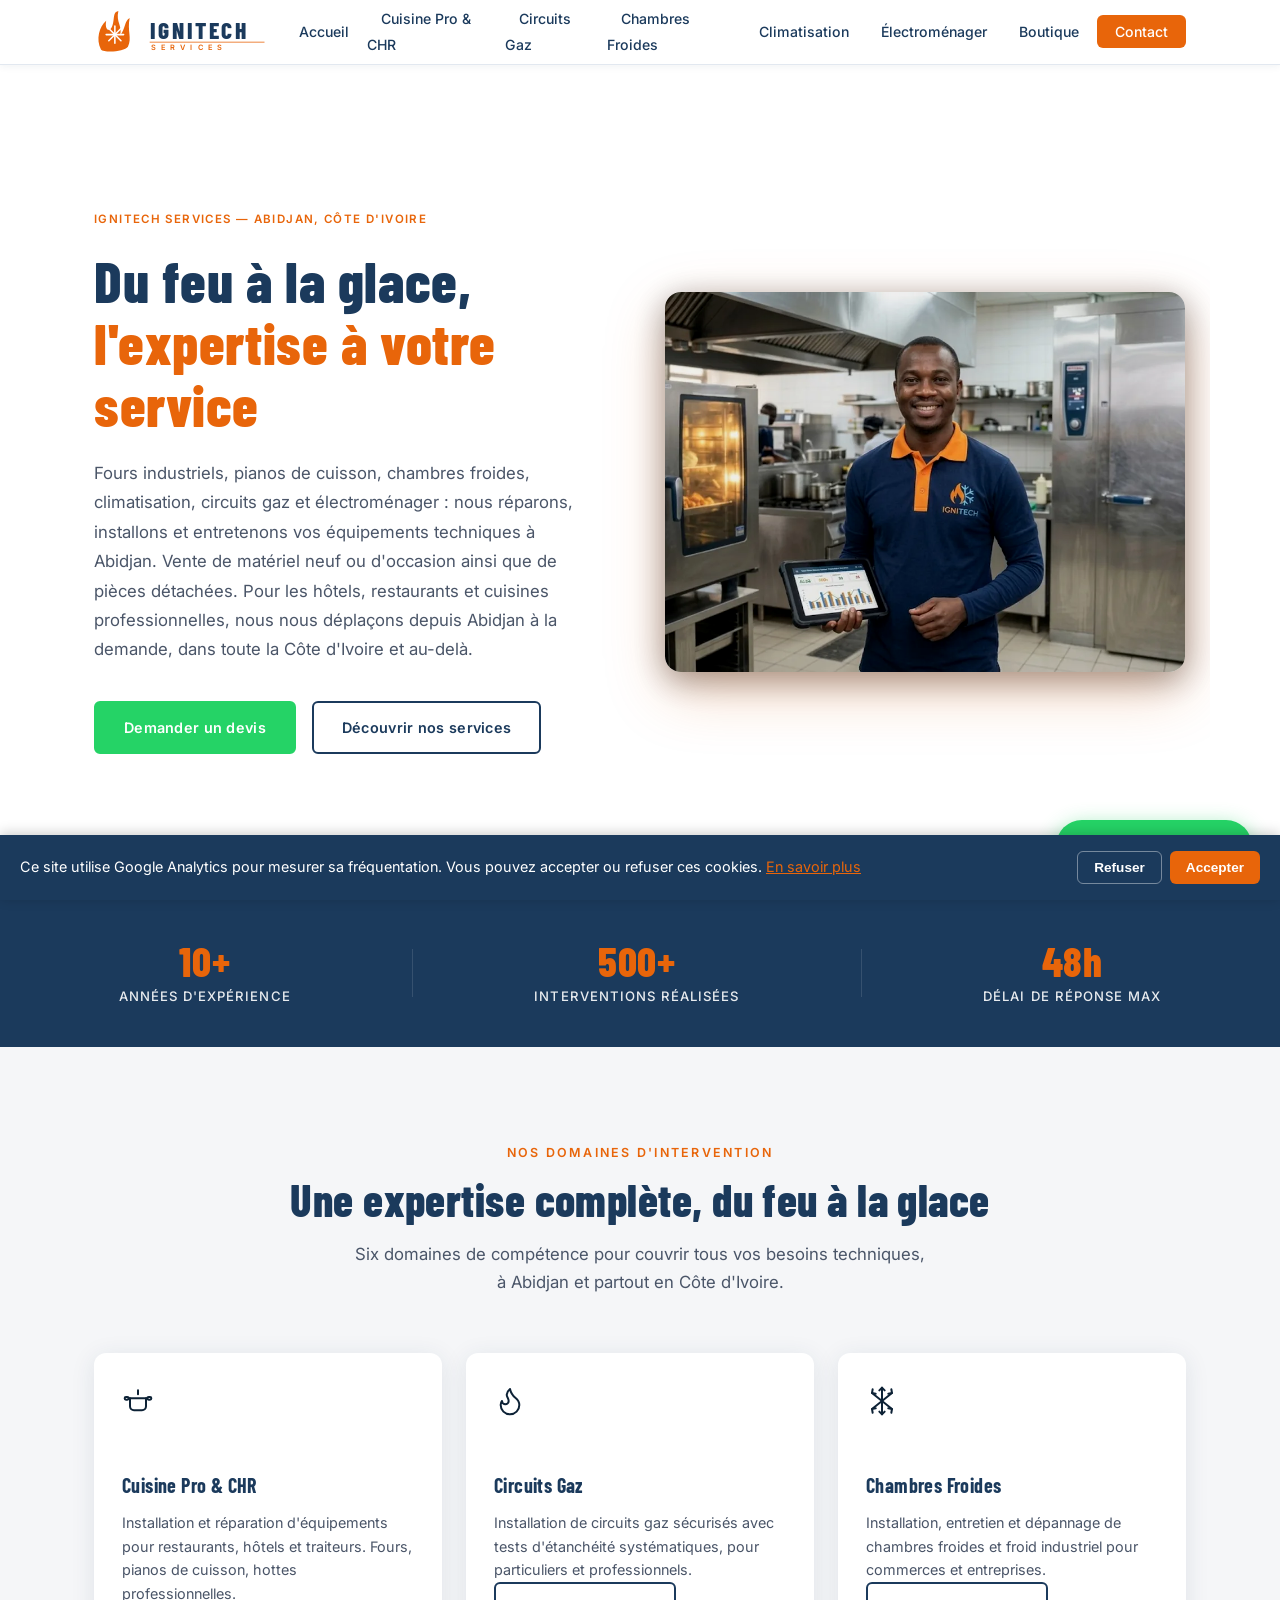
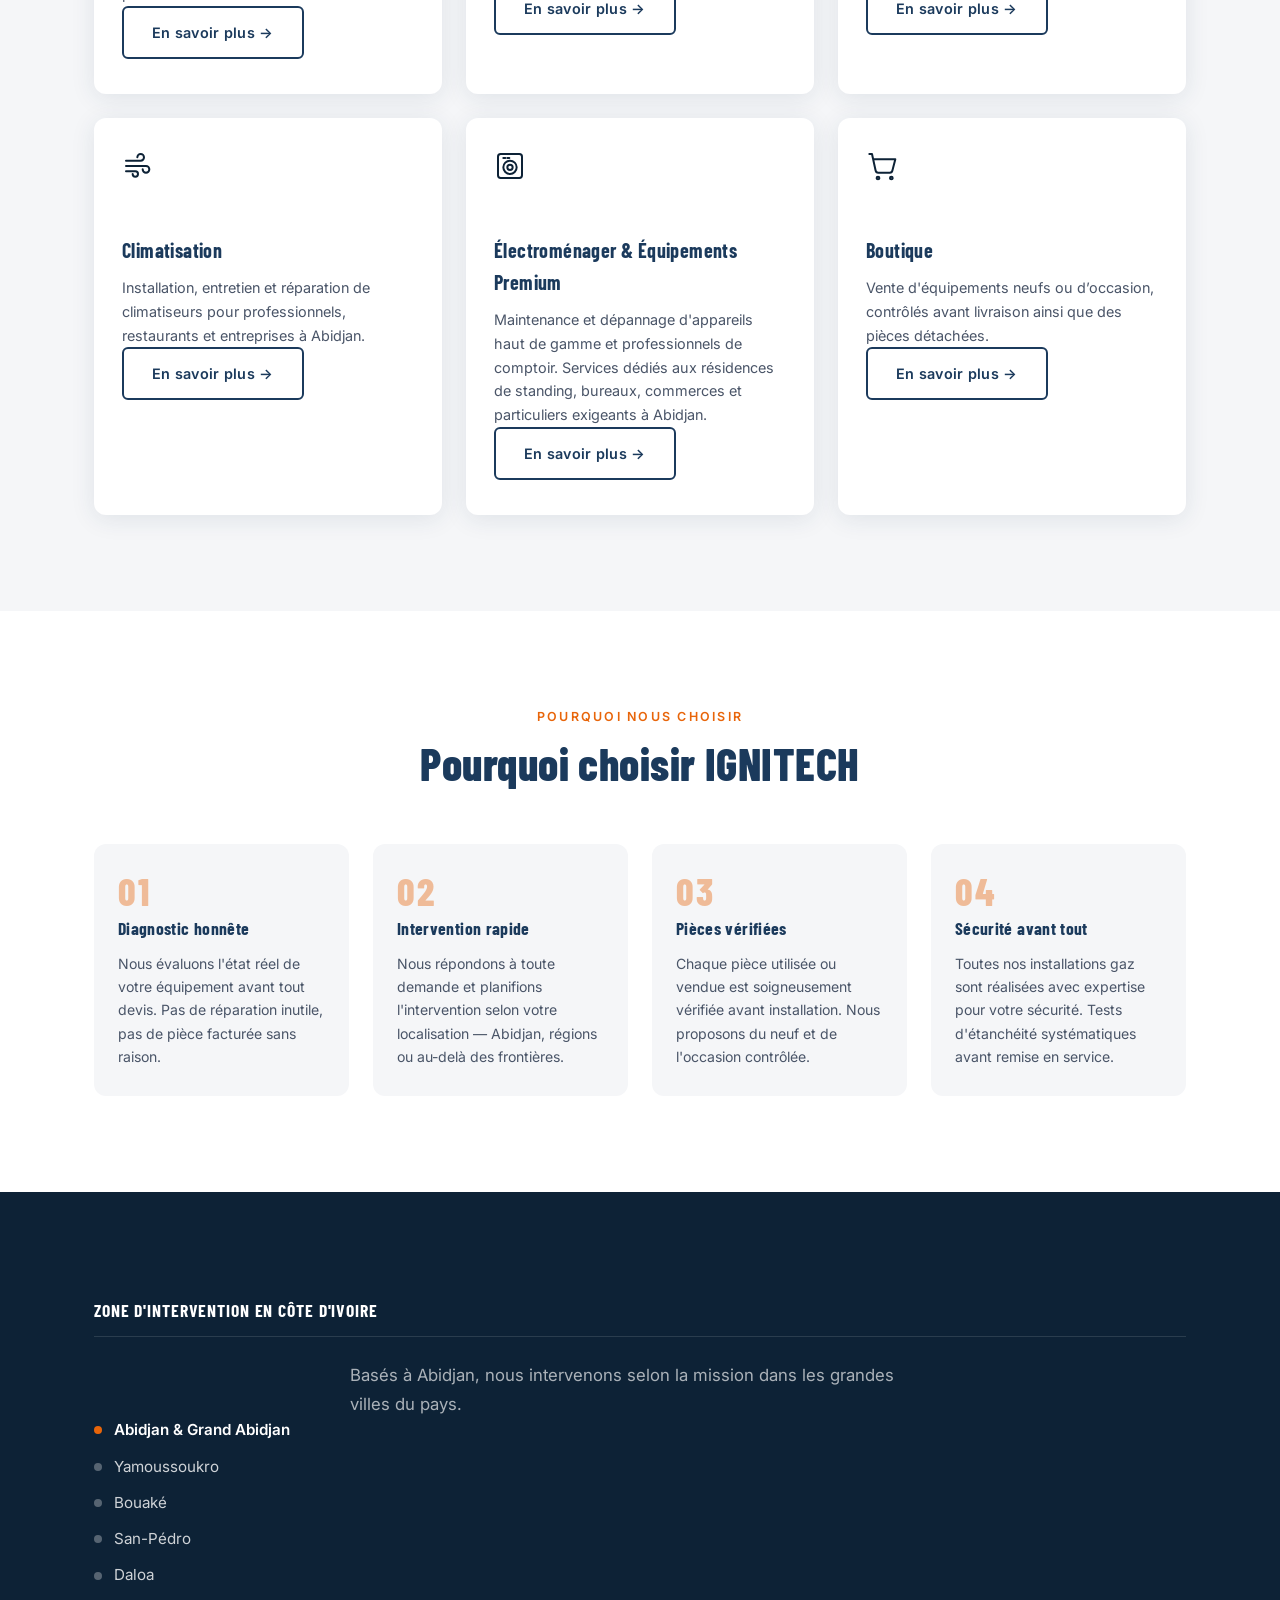
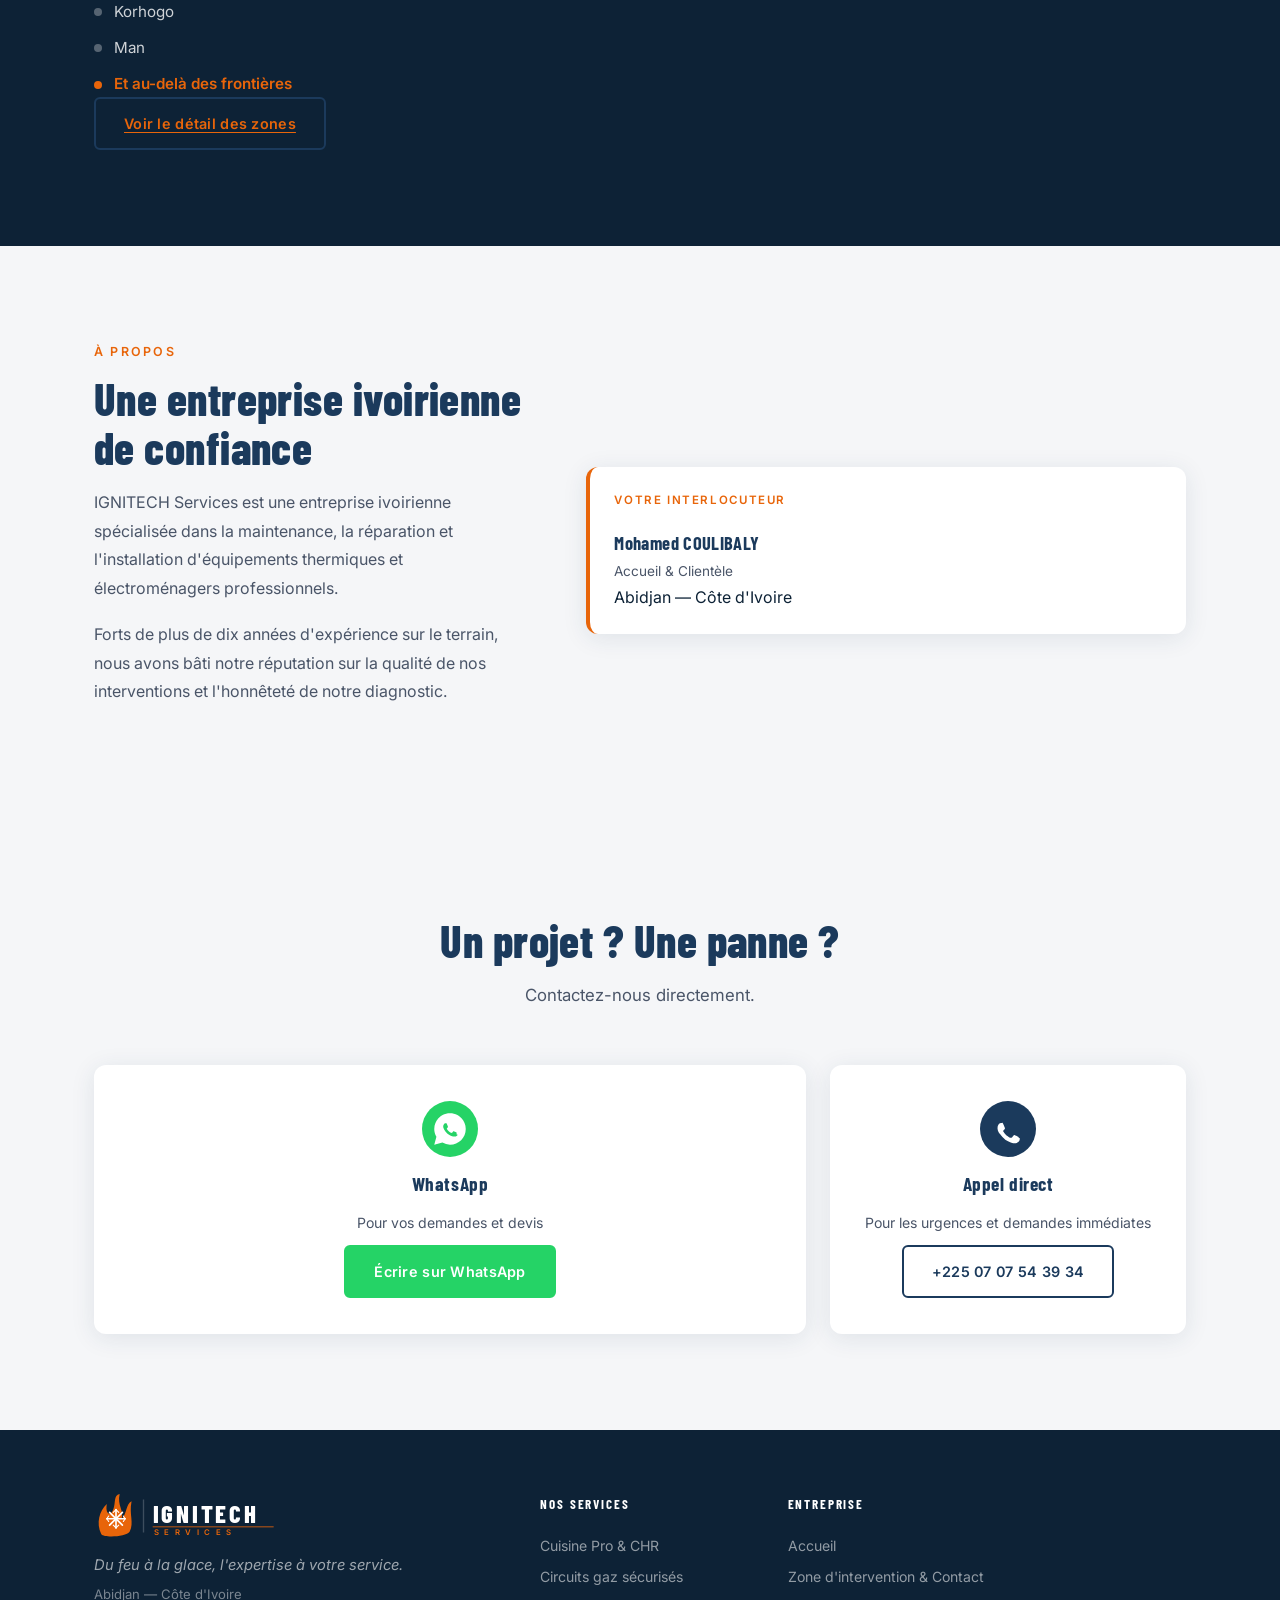
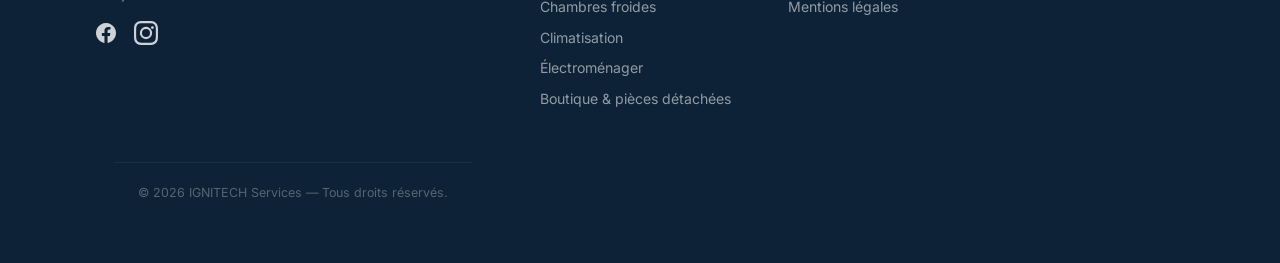
==== index.html @ f3fcb081 "Update index.html" ====
<!DOCTYPE html>
<html lang="fr">
<head>
<meta charset="UTF-8">
<meta name="viewport" content="width=device-width, initial-scale=1.0">
<title>IGNITECH Services — Réparation & Installation d'Équipements Abidjan</title>
<meta name="description" content="IGNITECH Services intervient à Abidjan et en Côte d'Ivoire : chambres froides, cuisine pro, circuits gaz, climatisation, électroménager. Vente neuf et occasion.">
<meta name="robots" content="index, follow">
<link rel="canonical" href="https://ignitechservices.com/">

<!-- Open Graph -->
<meta property="og:type" content="website">
<meta property="og:title" content="IGNITECH Services | Du feu à la glace, l'expertise à votre service">
<meta property="og:description" content="Réparation, installation et vente d'équipements techniques à Abidjan : chambres froides, cuisine pro, circuits gaz, climatisation, électroménager.">
<meta property="og:image" content="https://ignitechservices.com/technicien-diagnostic-four-abidjan-og.jpg">
<meta property="og:image:width" content="1200">
<meta property="og:image:height" content="630">
<meta property="og:url" content="https://ignitechservices.com/">
<meta property="og:locale" content="fr_FR">

<!-- Twitter Card -->
<meta name="twitter:card" content="summary_large_image">
<meta name="twitter:title" content="IGNITECH Services | Du feu à la glace, l'expertise à votre service">
<meta name="twitter:description" content="Réparation, installation et vente d'équipements techniques à Abidjan : chambres froides, cuisine pro, circuits gaz, climatisation, électroménager.">
<meta name="twitter:image" content="https://ignitechservices.com/technicien-diagnostic-four-abidjan-og.jpg">

<!-- Schema.org LocalBusiness -->
<script type="application/ld+json">
{
  "@context": "https://schema.org",
  "@type": "LocalBusiness",
  "name": "IGNITECH Services",
  "description": "Spécialiste en réparation de fours industriels, chambres froides et électroménagers. Installation de circuits gaz, hottes et climatisation. Vente d’équipements complets neufs et occasion ainsi que  de pièces détachées. Intervention partout en Côte d'Ivoire et au-delà. Basé à Abidjan Treichville.",
  "telephone": "+2250767010286",
  "address": {"@type": "PostalAddress", "addressLocality": "Abidjan", "addressCountry": "CI"},
  "geo": {"@type": "GeoCoordinates", "latitude": "5.2985", "longitude": "-4.0087"},
  "areaServed": {"@type": "Country", "name": "Côte d'Ivoire"},
"contactPoint": { "@type": "ContactPoint", "telephone": "+2250767010286", "contactType": "customer service", "availableLanguage": ["French"] },
"image": "https://ignitechservices.com/technicien-diagnostic-four-abidjan.webp",
"url": "https://ignitechservices.com/"
}
</script>

<!-- Sécurité -->
<meta http-equiv="X-Content-Type-Options" content="nosniff">
<meta http-equiv="Referrer-Policy" content="strict-origin-when-cross-origin">

<link rel="manifest" href="manifest.json">
<link rel="icon" href="favicon.ico" sizes="any">
<link rel="apple-touch-icon" href="apple-touch-icon.png">
<meta name="theme-color" content="#1B3A5C">

<!-- Google Fonts -->
<link rel="preconnect" href="https://fonts.googleapis.com">
<link rel="preconnect" href="https://fonts.gstatic.com" crossorigin>
<link href="https://fonts.googleapis.com/css2?family=Barlow+Condensed:wght@500;600;700;800&family=Inter:wght@400;500;600;700&display=swap" rel="stylesheet">

<link rel="stylesheet" href="style.css">

<!-- Google Analytics -->
<script>
  window.dataLayer = window.dataLayer || [];
  function gtag(){dataLayer.push(arguments);}
  gtag('consent', 'default', {
    'analytics_storage': localStorage.getItem('ignitech_cookie_consent') === 'accepted' ? 'granted' : 'denied'
  });
</script>
<script async src="https://www.googletagmanager.com/gtag/js?id=G-MSWYDD2F9G"></script>
<script>
  gtag('js', new Date());
  gtag('config', 'G-MSWYDD2F9G');
</script>
</head>
<body>

<!-- ===== HEADER / NAVIGATION ===== -->
<header class="nav-header">
<div class="nav-container">
<a href="index.html" class="nav-logo" aria-label="IGNITECH Services - Accueil">
<svg class="logo-svg" viewBox="0 0 220 48" xmlns="http://www.w3.org/2000/svg" aria-label="IGNITECH Services">
<path d="M8 44 C2 32 6 18 14 11 C12 22 18 25 21 17 C24 10 21 1 28 0 C25 13 33 17 30 28 C36 21 35 11 41 8 C38 23 44 31 39 41 C35 47 11 48 8 44Z" fill="#E8650A"/>
<line x1="24" y1="17" x2="24" y2="37" stroke="white" stroke-width="1.8" stroke-linecap="round"/>
<line x1="14" y1="27" x2="34" y2="27" stroke="white" stroke-width="1.8" stroke-linecap="round"/>
<line x1="17" y1="20" x2="31" y2="34" stroke="white" stroke-width="1.8" stroke-linecap="round"/>
<line x1="31" y1="20" x2="17" y2="34" stroke="white" stroke-width="1.8" stroke-linecap="round"/>
<text x="64" y="32" font-family="Barlow Condensed, sans-serif" font-size="27" font-weight="800" fill="#1B3A5C" letter-spacing="3">IGNITECH</text>
<rect x="64" y="35" width="132" height="1.5" fill="#E8650A" opacity="0.6"/>
<text x="65" y="45" font-family="Inter, sans-serif" font-size="8.5" font-weight="600" fill="#E8650A" letter-spacing="6">SERVICES</text>
</svg>
</a>
<button class="nav-toggle" id="nav-toggle" aria-label="Ouvrir le menu" aria-expanded="false" aria-controls="nav-menu">
<span class="nav-toggle-bar"></span>
<span class="nav-toggle-bar"></span>
<span class="nav-toggle-bar"></span>
</button>
<ul class="nav-menu" id="nav-menu" role="list">
<li><a href="index.html" class="nav-link">Accueil</a></li>
<li><a href="cuisine-professionnelle-chr.html" class="nav-link">Cuisine Pro & CHR</a></li>
<li><a href="installation-circuit-gaz.html" class="nav-link">Circuits Gaz</a></li>
<li><a href="froid-industriel-chambre-froide.html" class="nav-link">Chambres Froides</a></li>
<li><a href="climatisation-abidjan.html" class="nav-link">Climatisation</a></li>
<li><a href="reparation-electromenager.html" class="nav-link">Électroménager</a></li>
<li><a href="boutique-pieces-equipements.html" class="nav-link">Boutique</a></li>
<li><a href="zone-intervention-contact.html" class="nav-link nav-link--cta">Contact</a></li>
</ul>
</div>
</header>
<!-- ===== HERO ===== -->
<section class="hero" id="hero">
<div class="hero-bg"></div>
<span class="hero-flame-large" aria-hidden="true"></span>
<span class="hero-flame-small" aria-hidden="true"></span>
<div class="hero-content">
<p class="hero-eyebrow">IGNITECH SERVICES — ABIDJAN, CÔTE D'IVOIRE</p>
<h1 class="hero-title">Du feu à la glace, <span class="hero-title--accent">l'expertise à votre service</span></h1>
<p class="hero-subtitle">Fours industriels, pianos de cuisson, chambres froides, climatisation, circuits gaz et électroménager : nous réparons, installons et entretenons vos équipements techniques à Abidjan. Vente de matériel neuf ou d'occasion ainsi que de pièces détachées. Pour les hôtels, restaurants et cuisines professionnelles, nous nous déplaçons depuis Abidjan à la demande, dans toute la Côte d'Ivoire et au-delà.</p>
  <div class="hero-actions">
<a href="https://wa.me/2250767010286?text=Bonjour%20IGNITECH%20Services%2C%20je%20souhaite%20un%20devis." class="btn btn--whatsapp" target="_blank" rel="noopener noreferrer">Demander un devis</a>
<a href="#services" class="btn btn--secondary">Découvrir nos services</a>
</div>
</div>
<div class="hero-visual">
  <img src="technicien-diagnostic-four-abidjan.webp" alt="Technicien IGNITECH Services dans une cuisine professionnelle équipée" class="hero-img" width="1200" height="675" loading="eager">
</div>
</section>

<!-- ===== STATS ===== -->
<section class="stats">
<div class="stats-container">
<div class="stat-item">
<span class="stat-number">10+</span>
<span class="stat-label">Années d'expérience</span>
</div>
<span class="stat-divider" aria-hidden="true"></span>
<div class="stat-item">
<span class="stat-number">500+</span>
<span class="stat-label">Interventions réalisées</span>
</div>
<span class="stat-divider" aria-hidden="true"></span>
<div class="stat-item">
  <span class="stat-number">48h</span>
<span class="stat-label">Délai de réponse max</span>
</div>
</div>
</section>
<!-- ===== NOS DOMAINES D'INTERVENTION ===== -->
<section class="services" id="services">
<div class="section-container">
<div class="section-header">
<p class="section-eyebrow">NOS DOMAINES D'INTERVENTION</p>
<h2 class="section-title">Une expertise complète, du feu à la glace</h2>
<p class="section-subtitle">Six domaines de compétence pour couvrir tous vos besoins techniques, à Abidjan et partout en Côte d'Ivoire.</p>
</div>
<div class="services-grid">

<article class="service-card">
  <div class="service-icon" aria-hidden="true">
    <svg xmlns="http://www.w3.org/2000/svg" width="32" height="32" viewBox="0 0 24 24" fill="none" stroke="currentColor" stroke-width="1.5" stroke-linecap="round" stroke-linejoin="round">
      <path d="M5 10h14"/>
      <path d="M6 10v6a3 3 0 0 0 3 3h6a3 3 0 0 0 3-3v-6"/>
      <rect x="2" y="9" width="3" height="2" rx="1"/>
      <rect x="19" y="9" width="3" height="2" rx="1"/>
      <line x1="12" y1="4" x2="12" y2="7"/>
    </svg>
  </div>
  <h3 class="service-name">Cuisine Pro & CHR</h3>
  <p class="service-desc">Installation et réparation d'équipements pour restaurants, hôtels et traiteurs. Fours, pianos de cuisson, hottes professionnelles.</p>
  <a href="cuisine-professionnelle-chr.html" class="btn btn--secondary">En savoir plus →</a>
</article>

<article class="service-card">
  <div class="service-icon" aria-hidden="true">
 <svg xmlns="http://www.w3.org/2000/svg" width="32" height="32" viewBox="0 0 24 24" fill="none" stroke="currentColor" stroke-width="1.5" stroke-linecap="round" stroke-linejoin="round">
  <path d="M8.5 14.5A2.5 2.5 0 0 0 11 12c0-1.38-.5-2-1-3-1.072-2.143-.224-4.054 2-6 .5 2.5 2 4.9 4 6.5 2 1.6 3 3.5 3 5.5a7 7 0 1 1-14 0c0-1.153.433-2.294 1-3a2.5 2.5 0 0 0 2.5 2.5z" />
</svg>
  </div>
  <h3 class="service-name">Circuits Gaz</h3>
  <p class="service-desc">Installation de circuits gaz sécurisés avec tests d'étanchéité systématiques, pour particuliers et professionnels.</p>
  <a href="installation-circuit-gaz.html" class="btn btn--secondary">En savoir plus →</a>
</article>
<article class="service-card">
  <div class="service-icon" aria-hidden="true">
    <svg xmlns="http://www.w3.org/2000/svg" width="32" height="32" viewBox="0 0 24 24" fill="none" stroke="currentColor" stroke-width="1.5" stroke-linecap="round" stroke-linejoin="round">
      <line x1="12" y1="2" x2="12" y2="22"/>
      <line x1="4.5" y1="6" x2="19.5" y2="18"/>
      <line x1="4.5" y1="18" x2="19.5" y2="6"/>
      <path d="M12 2l-2 2m2-2l2 2"/>
      <path d="M12 22l-2-2m2 2l2-2"/>
      <path d="M4.5 6l2.8.5m-2.8-.5l.5-2.8"/>
      <path d="M19.5 18l-2.8-.5m2.8.5l-.5 2.8"/>
      <path d="M19.5 6l-2.8.5m2.8-.5l-.5-2.8"/>
      <path d="M4.5 18l2.8-.5m-2.8.5l.5 2.8"/>
    </svg>
  </div>
  <h3 class="service-name">Chambres Froides</h3>
  <p class="service-desc">Installation, entretien et dépannage de chambres froides et froid industriel pour commerces et entreprises.</p>
  <a href="froid-industriel-chambre-froide.html" class="btn btn--secondary">En savoir plus →</a>
</article>

<article class="service-card">
  <div class="service-icon" aria-hidden="true">
    <svg xmlns="http://www.w3.org/2000/svg" width="32" height="32" viewBox="0 0 24 24" fill="none" stroke="currentColor" stroke-width="1.5" stroke-linecap="round" stroke-linejoin="round">
      <path d="M3 8h11a2.5 2.5 0 1 0-2.5-2.5"/>
      <path d="M3 12h15a2.5 2.5 0 1 1-2.5 2.5"/>
      <path d="M3 16h7a2 2 0 1 1-2 2"/>
    </svg>
  </div>
  <h3 class="service-name">Climatisation</h3>
  <p class="service-desc">Installation, entretien et réparation de climatiseurs pour professionnels, restaurants et entreprises à Abidjan.</p>
  <a href="climatisation-abidjan.html" class="btn btn--secondary">En savoir plus →</a>
</article>

<article class="service-card">
  <div class="service-icon" aria-hidden="true">
  <svg xmlns="http://www.w3.org/2000/svg" width="32" height="32" viewBox="0 0 24 24" fill="none" stroke="currentColor" stroke-width="1.5" stroke-linecap="round" stroke-linejoin="round">
    <rect x="3" y="3" width="18" height="18" rx="2"/>
    <circle cx="12" cy="13" r="5"/>
    <circle cx="12" cy="13" r="2"/>
    <line x1="7" y1="6" x2="8.5" y2="6"/>
    <line x1="10" y1="6" x2="11.5" y2="6"/>
  </svg>
  </div>
  <h3 class="service-name">Électroménager & Équipements Premium</h3>
  <p class="service-desc">Maintenance et dépannage d'appareils haut de gamme et professionnels de comptoir. Services dédiés aux résidences de standing, bureaux, commerces et particuliers exigeants à Abidjan.</p>
  <a href="reparation-electromenager.html" class="btn btn--secondary">En savoir plus →</a>
</article>

<article class="service-card">
  <div class="service-icon" aria-hidden="true">
    <svg xmlns="http://www.w3.org/2000/svg" width="32" height="32" viewBox="0 0 24 24" fill="none" stroke="currentColor" stroke-width="1.5" stroke-linecap="round" stroke-linejoin="round">
      <circle cx="9" cy="21" r="1"/>
      <circle cx="19" cy="21" r="1"/>
      <path d="M2.5 3h2l2.7 12.4a2 2 0 0 0 2 1.6h8.6a2 2 0 0 0 2-1.6L22 7H5.5"/>
    </svg>
  </div>
  <h3 class="service-name">Boutique</h3>
  <p class="service-desc">Vente d'équipements neufs ou d’occasion, contrôlés avant livraison ainsi que des pièces détachées.</p>
  <a href="boutique-pieces-equipements.html" class="btn btn--secondary">En savoir plus →</a>
</article>

</div>
</div>
</section>
<!-- ===== POURQUOI CHOISIR IGNITECH ===== -->
<section class="pourquoi">
<div class="section-container">
<div class="section-header">
<p class="section-eyebrow">POURQUOI NOUS CHOISIR</p>
<h2 class="section-title">Pourquoi choisir IGNITECH</h2>
</div>
<div class="pourquoi-grid">

<div class="pourquoi-card">
<span class="pourquoi-number">01</span>
<h3 class="pourquoi-title">Diagnostic honnête</h3>
<p class="pourquoi-desc">Nous évaluons l'état réel de votre équipement avant tout devis. Pas de réparation inutile, pas de pièce facturée sans raison.</p>
</div>

<div class="pourquoi-card">
<span class="pourquoi-number">02</span>
<h3 class="pourquoi-title">Intervention rapide</h3>
<p class="pourquoi-desc">Nous répondons à toute demande et planifions l'intervention selon votre localisation — Abidjan, régions ou au-delà des frontières.</p>
</div>

<div class="pourquoi-card">
<span class="pourquoi-number">03</span>
<h3 class="pourquoi-title">Pièces vérifiées</h3>
<p class="pourquoi-desc">Chaque pièce utilisée ou vendue est soigneusement vérifiée avant installation. Nous proposons du neuf et de l'occasion contrôlée.</p>
</div>

<div class="pourquoi-card">
<span class="pourquoi-number">04</span>
<h3 class="pourquoi-title">Sécurité avant tout</h3>
<p class="pourquoi-desc">Toutes nos installations gaz sont réalisées avec expertise pour votre sécurité. Tests d'étanchéité systématiques avant remise en service.</p>
</div>

</div>
</div>
</section>
<!-- ===== ZONES COUVERTES ===== -->
<section class="intervention">
<div class="section-container">
<div class="intervention-zones">
<h2 class="intervention-zones-title">Zone d'intervention en Côte d'Ivoire</h2>
<p class="section-subtitle">Basés à Abidjan, nous intervenons selon la mission dans les grandes villes du pays.</p>
<div class="zones-grid">
<div class="zone-item zone-item--primary">
<span class="zone-dot"></span> Abidjan & Grand Abidjan
</div>
<div class="zone-item"><span class="zone-dot"></span> Yamoussoukro</div>
<div class="zone-item"><span class="zone-dot"></span> Bouaké</div>
<div class="zone-item"><span class="zone-dot"></span> San-Pédro</div>
<div class="zone-item"><span class="zone-dot"></span> Daloa</div>
<div class="zone-item"><span class="zone-dot"></span> Korhogo</div>
<div class="zone-item"><span class="zone-dot"></span> Man</div>
<div class="zone-item zone-item--beyond"><span class="zone-dot zone-dot--beyond"></span> Et au-delà des frontières</div>
</div>
<a href="zone-intervention-contact.html" class="btn btn--secondary">Voir le détail des zones</a>
</div>
</div>
</section>
<!-- ===== À PROPOS ===== -->
<section class="apropos">
<div class="section-container">
<div class="apropos-inner">
<div class="apropos-text">
<p class="section-eyebrow">À PROPOS</p>
<h2 class="section-title">Une entreprise ivoirienne de confiance</h2>
<p class="apropos-desc">IGNITECH Services est une entreprise ivoirienne spécialisée dans la maintenance, la réparation et l'installation d'équipements thermiques et électroménagers professionnels.</p>
<p class="apropos-desc">Forts de plus de dix années d'expérience sur le terrain, nous avons bâti notre réputation sur la qualité de nos interventions et l'honnêteté de notre diagnostic.</p>
</div>
<div class="apropos-contact-info">
<p class="contact-label">Votre interlocuteur</p>
<p class="contact-person">
<span class="contact-name">Mohamed COULIBALY</span>
<span class="contact-role">Accueil & Clientèle</span>
<span class="contact-location">Abidjan — Côte d'Ivoire</span>
</p>
</div>
</div>
</div>
</section>
<!-- ===== CTA FINALE ===== -->
<section class="contact" id="contact">
<div class="section-container">
<div class="section-header">
<h2 class="section-title">Un projet ? Une panne ?</h2>
<p class="section-subtitle">Contactez-nous directement.</p>
</div>
<div class="contact-content">
  <div class="contact-card">
    <div class="contact-card-icon" aria-hidden="true">
      <svg viewBox="0 0 48 48" xmlns="http://www.w3.org/2000/svg" width="56" height="56">
        <circle cx="24" cy="24" r="24" fill="#25D366"/>
        <path fill="#fff" d="M24 10.5C16.55 10.5 10.5 16.55 10.5 24c0 2.37.64 4.67 1.85 6.69L10.5 37.5l6.97-1.83A13.43 13.43 0 0024 37.5c7.45 0 13.5-6.05 13.5-13.5S31.45 10.5 24 10.5zm6.6 18.4c-.28.78-1.62 1.5-2.22 1.56-.57.06-1.1.27-3.72-.78-3.13-1.25-5.13-4.44-5.28-4.65-.15-.21-1.22-1.63-1.22-3.1 0-1.47.77-2.19 1.04-2.49.28-.3.6-.37.8-.37.2 0 .4.002.58.01.18.008.44-.07.68.52.25.6.84 2.06.91 2.21.08.15.13.33.03.53-.1.2-.15.32-.3.5-.14.17-.3.38-.43.51-.14.14-.29.29-.12.57.16.28.73 1.2 1.57 1.95 1.08.96 1.99 1.26 2.27 1.4.28.14.44.12.6-.07.17-.2.7-.82.89-1.1.18-.28.37-.23.62-.14.25.09 1.6.75 1.87.89.28.14.46.2.53.32.07.11.07.65-.2 1.43z"/>
      </svg>
    </div>
    <h3 class="contact-card-title">WhatsApp</h3>
    <p class="contact-card-info">Pour vos demandes et devis</p>
    <a href="https://wa.me/2250767010286?text=Bonjour%20IGNITECH%20Services%2C%20je%20souhaite%20un%20devis." class="btn btn--whatsapp" target="_blank" rel="noopener noreferrer" aria-label="Contacter IGNITECH Services sur WhatsApp">
      Écrire sur WhatsApp
    </a>
  </div>
  <div class="contact-card">
    <div class="contact-card-icon" aria-hidden="true">
      <svg viewBox="0 0 32 32" xmlns="http://www.w3.org/2000/svg" width="56" height="56">
        <circle cx="16" cy="16" r="16" fill="#1B3A5C"/>
        <path d="M22 20.5c-.3-.2-1.8-.9-2.1-1-.3-.1-.5-.2-.7.2-.2.3-.8 1-1 1.2-.2.2-.4.2-.7.1-.3-.1-1.3-.5-2.5-1.5-.9-.8-1.5-1.8-1.7-2.1-.2-.3 0-.5.1-.6.1-.1.3-.4.5-.5.2-.2.2-.3.3-.5.1-.2.1-.4 0-.5-.1-.1-.7-1.7-1-2.3-.2-.6-.5-.5-.7-.5h-.6c-.2 0-.5.1-.8.4-.3.3-1.1 1.1-1.1 2.6s1.1 3 1.3 3.2c.2.2 2.2 3.3 5.3 4.6.7.3 1.3.5 1.8.7.7.2 1.4.2 2 .1.6-.1 1.8-.7 2.1-1.4.3-.7.3-1.3.2-1.4-.1-.1-.3-.2-.6-.3z" fill="#fff"/>
      </svg>
    </div>
    <h3 class="contact-card-title">Appel direct</h3>
    <p class="contact-card-info">Pour les urgences et demandes immédiates</p>
    <a href="tel:+2250707543934" class="btn btn--secondary" aria-label="Appeler IGNITECH Services">
      +225 07 07 54 39 34
    </a>
  </div>
</div>
</section>
<!-- ===== FOOTER ===== -->
<footer class="footer" role="contentinfo">
<div class="footer-container">
<div class="footer-brand">
<svg class="footer-logo" viewBox="0 0 220 48" xmlns="http://www.w3.org/2000/svg" aria-label="IGNITECH Services">
<path d="M8 44 C2 32 6 18 14 11 C12 22 18 25 21 17 C24 10 21 1 28 0 C25 13 33 17 30 28 C36 21 35 11 41 8 C38 23 44 31 39 41 C35 47 11 48 8 44Z" fill="#E8650A"/>
<line x1="24" y1="17" x2="24" y2="37" stroke="white" stroke-width="1.8" stroke-linecap="round"/>
<line x1="14" y1="27" x2="34" y2="27" stroke="white" stroke-width="1.8" stroke-linecap="round"/>
<line x1="17" y1="20" x2="31" y2="34" stroke="white" stroke-width="1.8" stroke-linecap="round"/>
<line x1="31" y1="20" x2="17" y2="34" stroke="white" stroke-width="1.8" stroke-linecap="round"/>
<line x1="24" y1="17" x2="21" y2="20" stroke="white" stroke-width="1.2" stroke-linecap="round"/>
<line x1="24" y1="17" x2="27" y2="20" stroke="white" stroke-width="1.2" stroke-linecap="round"/>
<line x1="24" y1="37" x2="21" y2="34" stroke="white" stroke-width="1.2" stroke-linecap="round"/>
<line x1="24" y1="37" x2="27" y2="34" stroke="white" stroke-width="1.2" stroke-linecap="round"/>
<line x1="14" y1="27" x2="16" y2="24" stroke="white" stroke-width="1.2" stroke-linecap="round"/>
<line x1="14" y1="27" x2="16" y2="30" stroke="white" stroke-width="1.2" stroke-linecap="round"/>
<line x1="34" y1="27" x2="32" y2="24" stroke="white" stroke-width="1.2" stroke-linecap="round"/>
<line x1="34" y1="27" x2="32" y2="30" stroke="white" stroke-width="1.2" stroke-linecap="round"/>
<line x1="54" y1="6" x2="54" y2="42" stroke="rgba(255,255,255,0.2)" stroke-width="1.5"/>
<text x="64" y="32" font-family="Barlow Condensed, sans-serif" font-size="27" font-weight="800" fill="#ffffff" letter-spacing="3">IGNITECH</text>
<rect x="64" y="35" width="132" height="1.5" fill="#E8650A" opacity="0.6"/>
<text x="65" y="45" font-family="Inter, sans-serif" font-size="8.5" font-weight="600" fill="#E8650A" letter-spacing="6">SERVICES</text>
</svg>
<p class="footer-tagline">Du feu à la glace, l'expertise à votre service.</p>
<p class="footer-location">Abidjan — Côte d'Ivoire</p>
<div class="footer-social" aria-label="Réseaux sociaux IGNITECH Services">
<a href="https://www.facebook.com/share/18wUSMNf8Z/" target="_blank" rel="noopener noreferrer" aria-label="IGNITECH Services sur Facebook" class="footer-social-link">
<svg viewBox="0 0 24 24" width="24" height="24" fill="currentColor" aria-hidden="true">
<path d="M22 12c0-5.52-4.48-10-10-10S2 6.48 2 12c0 4.99 3.66 9.13 8.44 9.88v-6.99h-2.54V12h2.54V9.8c0-2.5 1.49-3.89 3.77-3.89 1.09 0 2.24.2 2.24.2v2.46h-1.26c-1.24 0-1.63.77-1.63 1.56V12h2.78l-.44 2.89h-2.34v6.99C18.34 21.13 22 16.99 22 12z"/>
</svg>
</a>
<a href="https://www.instagram.com/ignitech.services/" target="_blank" rel="noopener noreferrer" aria-label="IGNITECH Services sur Instagram" class="footer-social-link">
<svg viewBox="0 0 24 24" width="24" height="24" fill="currentColor" aria-hidden="true">
<path d="M12 2.16c3.2 0 3.58.01 4.85.07 3.25.15 4.77 1.69 4.92 4.92.06 1.27.07 1.65.07 4.85s-.01 3.58-.07 4.85c-.15 3.23-1.66 4.77-4.92 4.92-1.27.06-1.64.07-4.85.07s-3.58-.01-4.85-.07c-3.26-.15-4.77-1.7-4.92-4.92-.06-1.27-.07-1.65-.07-4.85s.02-3.58.07-4.85c.15-3.23 1.67-4.77 4.92-4.92 1.27-.06 1.65-.07 4.85-.07zM12 0C8.74 0 8.33.01 7.05.07c-4.35.2-6.78 2.62-6.98 6.98C0 8.33 0 8.74 0 12s.01 3.67.07 4.95c.2 4.36 2.62 6.78 6.98 6.98C8.33 24 8.74 24 12 24s3.67-.01 4.95-.07c4.35-.2 6.78-2.62 6.98-6.98.06-1.28.07-1.69.07-4.95s-.01-3.67-.07-4.95c-.2-4.35-2.62-6.78-6.98-6.98C15.67.01 15.26 0 12 0zm0 5.84A6.16 6.16 0 1 0 18.16 12 6.16 6.16 0 0 0 12 5.84zM12 16a4 4 0 1 1 4-4 4 4 0 0 1-4 4zm6.41-10.85a1.44 1.44 0 1 0 1.44 1.44 1.44 1.44 0 0 0-1.44-1.44z"/>
</svg>
</a>
</div>
</div>

<div class="footer-links">
<h4 class="footer-heading">Nos services</h4>
<ul role="list">
<li><a href="cuisine-professionnelle-chr.html" class="footer-link">Cuisine Pro & CHR</a></li>
<li><a href="installation-circuit-gaz.html" class="footer-link">Circuits gaz sécurisés</a></li>
<li><a href="froid-industriel-chambre-froide.html" class="footer-link">Chambres froides</a></li>
<li><a href="climatisation-abidjan.html" class="footer-link">Climatisation</a></li>
<li><a href="reparation-electromenager.html" class="footer-link">Électroménager</a></li>
<li><a href="boutique-pieces-equipements.html" class="footer-link">Boutique & pièces détachées</a></li>
</ul>
</div>

<div class="footer-links">
<h4 class="footer-heading">Entreprise</h4>
<ul role="list">
<li><a href="index.html" class="footer-link">Accueil</a></li>
<li><a href="zone-intervention-contact.html" class="footer-link">Zone d'intervention & Contact</a></li>
<li><a href="mentions-legales.html" class="footer-link">Mentions légales</a></li>
</ul>
</div>

<div class="footer-bottom">
<p class="footer-copy">
© <span id="annee"></span> IGNITECH Services — Tous droits réservés.
</p>
</div>
</div>
</footer>
<!-- ===== BOUTON WHATSAPP FLOTTANT ===== -->
<a
  href="https://wa.me/2250767010286?text=Bonjour%20IGNITECH%20Services%2C%20je%20souhaite%20un%20devis."
  class="whatsapp-float"
  target="_blank"
  rel="noopener noreferrer"
  aria-label="Contacter IGNITECH Services sur WhatsApp"
>
<svg viewBox="0 0 48 48" xmlns="http://www.w3.org/2000/svg" width="56" height="56">
  <circle cx="24" cy="24" r="24" fill="#25D366"/>
  <path fill="white" d="M35.2 12.8C32.4 10 28.8 8.4 24.9 8.4c-8 0-14.5 6.5-14.5 14.5 0 2.6.7 5.1 2 7.3L10 38l8-2.1c2.1 1.1 4.4 1.7 6.8 1.7 8 0 14.5-6.5 14.5-14.5.1-3.8-1.4-7.5-4.1-10.3zM24.9 35c-2.2 0-4.3-.6-6.2-1.7l-.4-.3-4.7 1.2 1.3-4.6-.3-.5c-1.2-2-1.9-4.2-1.9-6.6 0-6.6 5.4-12 12-12 3.2 0 6.2 1.3 8.5 3.5 2.3 2.3 3.5 5.2 3.5 8.4 0 6.8-5.4 12.6-11.8 12.6zm6.6-9c-.4-.2-2.1-1-2.4-1.1-.3-.1-.6-.2-.8.2-.2.4-.9 1.1-1.1 1.3-.2.2-.4.2-.8 0-.4-.2-1.6-.6-3-1.9-1.1-1-1.9-2.2-2.1-2.6-.2-.4 0-.6.2-.8l.5-.6c.2-.2.2-.4.3-.6.1-.2 0-.4 0-.6-.1-.2-.8-2-1.1-2.7-.3-.7-.6-.6-.8-.6h-.7c-.2 0-.6.1-.9.4-.3.3-1.2 1.2-1.2 2.9s1.2 3.4 1.4 3.6c.2.2 2.4 3.7 5.9 5.2.8.4 1.5.6 2 .7.8.2 1.6.2 2.2.1.7-.1 2.1-.8 2.4-1.7.3-.8.3-1.5.2-1.7-.1-.1-.3-.2-.7-.4z"/>
</svg>
    <span class="whatsapp-float-label">Demander un devis</span>
  </a>

<script src="script.js" defer></script>
</body>
</html>
---- style.css ----
/* ============================================
   IGNITECH SERVICES — style.css
   Palette : Orange #E8650A | Bleu acier #1B3A5C | Blanc #FFFFFF
   Typo : Barlow Condensed (titres) + Inter (corps)
   ============================================ */

/* ===== RESET & BASE ===== */
*, *::before, *::after {
  box-sizing: border-box;
  margin: 0;
  padding: 0;
}

:root {
  --orange: #E8650A;
  --orange-light: #F47B2A;
  --orange-dark: #C4540A;
  --bleu: #1B3A5C;
  --bleu-dark: #0D2236;
  --bleu-mid: #243F5C;
  --blanc: #FFFFFF;
  --gris-clair: #F5F6F8;
  --gris-texte: #4A5568;
  --gris-border: #E2E8F0;

  --font-titre: 'Barlow Condensed', sans-serif;
  --font-corps: 'Inter', sans-serif;

  --radius: 6px;
  --radius-lg: 12px;
  --shadow: 0 4px 24px rgba(27, 58, 92, 0.10);
  --shadow-hover: 0 8px 32px rgba(27, 58, 92, 0.18);
  --transition: 0.25s ease;
}

html {
  scroll-behavior: smooth;
  font-size: 16px;
}

body {
  font-family: var(--font-corps);
  color: var(--bleu-dark);
  background: var(--blanc);
  line-height: 1.6;
  -webkit-font-smoothing: antialiased;
}

img, svg {
  max-width: 100%;
  display: block;
}

a {
  color: inherit;
  text-decoration: none;
}

ul {
  list-style: none;
}

/* ===== ACCESSIBILITÉ ===== */
:focus-visible {
  outline: 3px solid var(--orange);
  outline-offset: 3px;
  border-radius: 3px;
}

@media (prefers-reduced-motion: reduce) {
  *, *::before, *::after {
    animation-duration: 0.01ms !important;
    transition-duration: 0.01ms !important;
  }
  html { scroll-behavior: auto; }
}

/* ===== UTILITAIRES ===== */
.section-container {
  max-width: 1140px;
  margin: 0 auto;
  padding: 0 24px;
}

.section-header {
  text-align: center;
  margin-bottom: 56px;
}

.section-eyebrow {
  font-family: var(--font-corps);
  font-size: 0.78rem;
  font-weight: 600;
  letter-spacing: 0.18em;
  text-transform: uppercase;
  color: var(--orange);
  margin-bottom: 12px;
}

.section-title {
  font-family: var(--font-titre);
  font-size: clamp(2rem, 4vw, 2.8rem);
  font-weight: 800;
  color: var(--bleu);
  line-height: 1.1;
  letter-spacing: 0.01em;
  margin-bottom: 16px;
}

.section-subtitle {
  font-size: 1.05rem;
  color: var(--gris-texte);
  max-width: 580px;
  margin: 0 auto;
  line-height: 1.7;
}

/* ===== BOUTONS ===== */
.btn {
  display: inline-block;
  font-family: var(--font-corps);
  font-size: 0.9rem;
  font-weight: 600;
  padding: 13px 28px;
  border-radius: var(--radius);
  cursor: pointer;
  transition: background var(--transition), color var(--transition), box-shadow var(--transition), transform var(--transition);
  letter-spacing: 0.02em;
  text-align: center;
  border: 2px solid transparent;
}

.btn--primary {
  background: var(--orange);
  color: var(--blanc);
  border-color: var(--orange);
}
.btn--primary:hover, .btn--primary:focus-visible {
  background: var(--orange-dark);
  border-color: var(--orange-dark);
  box-shadow: 0 4px 16px rgba(232, 101, 10, 0.35);
  transform: translateY(-1px);
}

.btn--secondary {
  background: transparent;
  color: var(--bleu);
  border-color: var(--bleu);
}
.btn--secondary:hover, .btn--secondary:focus-visible {
  background: var(--bleu);
  color: var(--blanc);
  transform: translateY(-1px);
}

.btn--whatsapp {
  background: #25D366;
  color: var(--blanc);
  border-color: #25D366;
  display: flex;
  align-items: center;
  justify-content: center;
  gap: 8px;
}
.btn--whatsapp:hover, .btn--whatsapp:focus-visible {
  background: #1EAE55;
  border-color: #1EAE55;
  transform: translateY(-1px);
  box-shadow: 0 4px 16px rgba(37, 211, 102, 0.35);
}

/* ===== NAVIGATION ===== */
.nav-header {
  position: fixed;
  top: 0;
  left: 0;
  right: 0;
  z-index: 100;
  background: var(--blanc);
  border-bottom: 1px solid var(--gris-border);
  box-shadow: 0 1px 8px rgba(27, 58, 92, 0.07);
  transition: box-shadow var(--transition);
}

.nav-container {
  max-width: 1140px;
  margin: 0 auto;
  padding: 0 24px;
  height: 64px;
  display: flex;
  align-items: center;
  justify-content: space-between;
}

.nav-logo {
  display: flex;
  align-items: center;
}

.logo-svg {
  height: 44px;
  width: auto;
}

.nav-menu {
  display: flex;
  align-items: center;
  gap: 4px;
}

.nav-link {
  font-family: var(--font-corps);
  font-size: 0.88rem;
  font-weight: 500;
  color: var(--bleu);
  padding: 8px 14px;
  border-radius: var(--radius);
  transition: background var(--transition), color var(--transition);
}
.nav-link:hover {
  background: var(--gris-clair);
  color: var(--orange);
}

.nav-link--cta {
  background: var(--orange);
  color: var(--blanc);
  padding: 8px 18px;
}
.nav-link--cta:hover {
  background: var(--orange-dark);
  color: var(--blanc);
}

.nav-toggle {
  display: none;
  flex-direction: column;
  gap: 5px;
  background: none;
  border: none;
  cursor: pointer;
  padding: 6px;
  border-radius: var(--radius);
}

.nav-toggle-bar {
  display: block;
  width: 24px;
  height: 2px;
  background: var(--bleu);
  border-radius: 2px;
  transition: transform var(--transition), opacity var(--transition);
}

/* ===== HERO ===== */
.hero {
  min-height: 100vh;
  padding-top: 64px;
  display: grid;
  grid-template-columns: 1fr 1fr;
  align-items: center;
  gap: 48px;
  max-width: 1140px;
  margin: 0 auto;
  padding-left: 24px;
  padding-right: 24px;
  position: relative;
  overflow: hidden;
}

.hero-bg {
  position: absolute;
  inset: 0;
  pointer-events: none;
  z-index: 0;
}

.hero-flame-large {
  position: absolute;
  right: -40px;
  top: 60px;
  width: 420px;
  height: auto;
}

.hero-flame-small {
  position: absolute;
  left: -60px;
  bottom: 40px;
  width: 280px;
  height: auto;
}

.hero-content {
  position: relative;
  z-index: 1;
}

.hero-eyebrow {
  font-size: 0.72rem;
  font-weight: 600;
  letter-spacing: 0.12em;
  text-transform: uppercase;
  color: var(--orange);
  margin-bottom: 20px;
}

.hero-title {
  font-family: var(--font-titre);
  font-size: clamp(1.9rem, 4.5vw, 4.2rem);
  font-weight: 800;
  line-height: 1.08;
  color: var(--bleu);
  letter-spacing: 0.01em;
  margin-bottom: 24px;
}

.hero-title--accent {
  color: var(--orange);
}

.hero-subtitle {
  font-size: 1.05rem;
  color: var(--gris-texte);
  line-height: 1.75;
  margin-bottom: 36px;
  max-width: 480px;
}

.hero-actions {
  display: flex;
  gap: 16px;
  flex-wrap: wrap;
}

.hero-visual {
  position: relative;
  z-index: 1;
  display: flex;
  justify-content: center;
  align-items: center;
}

.hero-icon-main {
  width: 100%;
  max-width: 360px;
  filter: drop-shadow(0 12px 32px rgba(27, 58, 92, 0.18));
  animation: float 4s ease-in-out infinite;
}

@keyframes float {
  0%, 100% { transform: translateY(0); }
  50% { transform: translateY(-12px); }
}

/* ===== STATS ===== */
.stats {
  background: var(--bleu);
  padding: 40px 24px;
}

.stats-container {
  max-width: 1140px;
  margin: 0 auto;
  display: flex;
  align-items: center;
  justify-content: space-around;
  flex-wrap: wrap;
  gap: 24px;
}

.stat-item {
  display: flex;
  flex-direction: column;
  align-items: center;
  gap: 4px;
}

.stat-number {
  font-family: var(--font-titre);
  font-size: 2.6rem;
  font-weight: 800;
  color: var(--orange);
  line-height: 1;
  letter-spacing: 0.02em;
}

.stat-label {
  font-size: 0.82rem;
  color: rgba(255,255,255,0.9);
  text-transform: uppercase;
  letter-spacing: 0.08em;
  font-weight: 500;
}

.stat-divider {
  width: 1px;
  height: 48px;
  background: rgba(255,255,255,0.12);
}

/* ===== SERVICES ===== */
.services {
  padding: 96px 0;
  background: var(--gris-clair);
}

.services-grid {
  display: grid;
  grid-template-columns: repeat(3, 1fr);
  gap: 24px;
}

.service-card {
  background: var(--blanc);
  border-radius: var(--radius-lg);
  padding: 32px 28px;
  box-shadow: var(--shadow);
  transition: box-shadow var(--transition), transform var(--transition);
  border-bottom: 3px solid transparent;
}

.service-card:hover {
  box-shadow: var(--shadow-hover);
  transform: translateY(-4px);
  border-bottom-color: var(--orange);
}

.service-icon {
  width: 64px;
  height: 64px;
  margin-bottom: 20px;
}

.service-name {
  font-family: var(--font-titre);
  font-size: 1.25rem;
  font-weight: 700;
  color: var(--bleu);
  margin-bottom: 10px;
  letter-spacing: 0.02em;
}

.service-desc {
  font-size: 0.9rem;
  color: var(--gris-texte);
  line-height: 1.65;
}

/* ===== BOUTIQUE ===== */
.boutique {
  padding: 96px 0;
  background: var(--blanc);
}

.boutique-inner {
  display: grid;
  grid-template-columns: 1fr 1fr;
  gap: 64px;
  align-items: center;
}

.boutique-desc {
  font-size: 1.02rem;
  color: var(--gris-texte);
  line-height: 1.75;
  margin-bottom: 24px;
}

.boutique-list {
  margin-bottom: 32px;
  display: flex;
  flex-direction: column;
  gap: 8px;
}

.boutique-item {
  font-size: 0.92rem;
  color: var(--bleu);
  padding-left: 20px;
  position: relative;
  font-weight: 500;
}

.boutique-item::before {
  content: '';
  position: absolute;
  left: 0;
  top: 50%;
  transform: translateY(-50%);
  width: 8px;
  height: 8px;
  background: var(--orange);
  border-radius: 50%;
}

.boutique-visual {
  position: relative;
}

.boutique-badge {
  position: absolute;
  padding: 6px 16px;
  border-radius: 20px;
  font-size: 0.78rem;
  font-weight: 700;
  letter-spacing: 0.1em;
  text-transform: uppercase;
  z-index: 2;
}

.boutique-badge--occasion {
  top: 10px;
  right: 10px;
  background: var(--bleu);
  color: var(--blanc);
}

.boutique-badge--neuf {
  bottom: 220px;
  left: 10px;
  background: var(--orange);
  color: var(--blanc);
}

.boutique-svg {
  width: 100%;
  max-width: 320px;
  margin: 0 auto;
  filter: drop-shadow(0 8px 24px rgba(27, 58, 92, 0.12));
}

/* ===== INTERVENTION ===== */
.intervention {
  padding: 96px 0;
  background: var(--bleu-dark);
}

.intervention .section-eyebrow {
  color: var(--orange);
}

.intervention .section-title {
  color: var(--blanc);
}

.intervention .section-subtitle {
  color: rgba(255,255,255,0.65);
}

.intervention-content {
  display: grid;
  grid-template-columns: 1fr 1fr;
  gap: 48px;
  align-items: start;
}

.intervention-map-wrapper {
  border-radius: var(--radius-lg);
  overflow: hidden;
  box-shadow: 0 8px 32px rgba(0,0,0,0.3);
}

.intervention-map {
  width: 100%;
  height: 340px;
  border: none;
  display: block;
}

.intervention-zones {
  padding-top: 8px;
}

.intervention-zones-title {
  font-family: var(--font-titre);
  font-size: 1.1rem;
  font-weight: 700;
  color: var(--blanc);
  letter-spacing: 0.05em;
  text-transform: uppercase;
  margin-bottom: 24px;
  padding-bottom: 12px;
  border-bottom: 1px solid rgba(255,255,255,0.12);
}

.zones-grid {
  display: flex;
  flex-direction: column;
  gap: 12px;
}

.zone-item {
  display: flex;
  align-items: center;
  gap: 12px;
  font-size: 0.95rem;
  color: rgba(255,255,255,0.8);
}

.zone-item--primary {
  color: var(--blanc);
  font-weight: 600;
}

.zone-item--beyond {
  color: var(--orange);
  font-weight: 600;
}

.zone-dot {
  width: 8px;
  height: 8px;
  border-radius: 50%;
  background: rgba(255,255,255,0.3);
  flex-shrink: 0;
}

.zone-item--primary .zone-dot {
  background: var(--orange);
}

.zone-dot--beyond {
  background: var(--orange) !important;
}

/* ===== À PROPOS ===== */
.apropos {
  padding: 96px 0;
  background: var(--gris-clair);
}

.apropos-inner {
  display: grid;
  grid-template-columns: 1fr 1.4fr;
  gap: 64px;
  align-items: center;
}

.apropos-visual svg {
  max-width: 280px;
  margin: 0 auto;
  filter: drop-shadow(0 8px 24px rgba(27, 58, 92, 0.15));
}

.apropos-desc {
  font-size: 1rem;
  color: var(--gris-texte);
  line-height: 1.78;
  margin-bottom: 18px;
}

.apropos-contact-info {
  margin-top: 36px;
  display: flex;
  flex-direction: column;
  gap: 20px;
  padding: 24px;
  background: var(--blanc);
  border-radius: var(--radius-lg);
  border-left: 4px solid var(--orange);
  box-shadow: var(--shadow);
}

.contact-person, .contact-location {
  display: flex;
  flex-direction: column;
  gap: 2px;
}

.contact-label {
  font-size: 0.72rem;
  font-weight: 600;
  letter-spacing: 0.14em;
  text-transform: uppercase;
  color: var(--orange);
}

.contact-name {
  font-family: var(--font-titre);
  font-size: 1.15rem;
  font-weight: 700;
  color: var(--bleu);
  letter-spacing: 0.02em;
}

.contact-role {
  font-size: 0.85rem;
  color: var(--gris-texte);
}

/* ===== POURQUOI ===== */
.pourquoi {
  padding: 96px 0;
  background: var(--blanc);
}

.pourquoi-grid {
  display: grid;
  grid-template-columns: repeat(4, 1fr);
  gap: 24px;
}

.pourquoi-card {
  padding: 28px 24px;
  border-radius: var(--radius-lg);
  background: var(--gris-clair);
  transition: background var(--transition), box-shadow var(--transition);
}

.pourquoi-card:hover {
  background: var(--blanc);
  box-shadow: var(--shadow-hover);
}

.pourquoi-number {
  font-family: var(--font-titre);
  font-size: 2.4rem;
  font-weight: 800;
  color: var(--orange);
  opacity: 0.40;
  line-height: 1;
  margin-bottom: 16px;
  letter-spacing: 0.05em;
}

.pourquoi-title {
  font-family: var(--font-titre);
  font-size: 1.1rem;
  font-weight: 700;
  color: var(--bleu);
  margin-bottom: 10px;
  letter-spacing: 0.02em;
}

.pourquoi-desc {
  font-size: 0.88rem;
  color: var(--gris-texte);
  line-height: 1.65;
}

/* ===== CONTACT ===== */
.contact {
  padding: 96px 0;
  background: var(--gris-clair);
}

.contact-content {
  display: grid;
  grid-template-columns: 2fr 1fr;
  gap: 24px;
}
.contact-card {
  background: var(--blanc);
  border-radius: var(--radius-lg);
  padding: 36px 28px;
  display: flex;
  flex-direction: column;
  align-items: center;
  text-align: center;
  gap: 12px;
  box-shadow: var(--shadow);
  transition: box-shadow var(--transition), transform var(--transition);
}

.contact-card:hover {
  box-shadow: var(--shadow-hover);
  transform: translateY(-4px);
}

.contact-card-icon {
  width: 56px;
  height: 56px;
}

.contact-card-icon svg {
  width: 56px;
  height: 56px;
  max-width: 56px;
  max-height: 56px;
}

.contact-card-title {
  font-family: var(--font-titre);
  font-size: 1.2rem;
  font-weight: 700;
  color: var(--bleu);
  letter-spacing: 0.03em;
}

.contact-card-info {
  font-size: 0.88rem;
  color: var(--gris-texte);
  line-height: 1.5;
}

/* ===== FOOTER ===== */
.footer {
  background: var(--bleu-dark);
  color: rgba(255,255,255,0.7);
}

.footer-container {
  max-width: 1140px;
  margin: 0 auto;
  padding: 64px 24px 40px;
  display: grid;
  grid-template-columns: 2fr 1fr 2fr;
  gap: 48px;
}

.footer-logo {
  height: 44px;
  width: auto;
  margin-bottom: 16px;
}

.footer-tagline {
  font-size: 0.92rem;
  color: rgba(255,255,255,0.6);
  margin-bottom: 6px;
  font-style: italic;
}

.footer-location {
  font-size: 0.82rem;
  color: rgba(255,255,255,0.45);
}

.footer-heading {
  font-family: var(--font-titre);
  font-size: 0.82rem;
  font-weight: 700;
  letter-spacing: 0.14em;
  text-transform: uppercase;
  color: var(--blanc);
  margin-bottom: 16px;
}

.footer-link {
  display: block;
  font-size: 0.88rem;
  color: rgba(255,255,255,0.55);
  padding: 4px 0;
  transition: color var(--transition);
}
.footer-link:hover {
  color: var(--orange);
}

.footer ul {
  display: flex;
  flex-direction: column;
  gap: 0;
}

.footer-legal-note {
  font-size: 0.78rem;
  color: rgba(255,255,255,0.35);
  line-height: 1.6;
  margin-top: 16px;
}

.footer-mentions {
  background: rgba(0,0,0,0.2);
  border-top: 1px solid rgba(255,255,255,0.06);
}

.footer-mentions-inner {
  max-width: 1140px;
  margin: 0 auto;
  padding: 32px 24px;
}

.footer-mentions-title {
  font-family: var(--font-titre);
  font-size: 0.78rem;
  letter-spacing: 0.14em;
  text-transform: uppercase;
  color: rgba(255,255,255,0.4);
  margin-bottom: 12px;
}

.footer-mentions p {
  font-size: 0.78rem;
  color: rgba(255,255,255,0.3);
  line-height: 1.7;
}

.footer-bottom {
  max-width: 1140px;
  margin: 0 auto;
  padding: 20px 24px;
  border-top: 1px solid rgba(255,255,255,0.06);
  display: flex;
  justify-content: space-between;
  align-items: center;
  flex-wrap: wrap;
  gap: 8px;
}

.footer-copy {
  font-size: 0.78rem;
  color: rgba(255,255,255,0.3);
}

/* ===== WHATSAPP FLOTTANT ===== */
.whatsapp-float {
  position: fixed;
  bottom: 28px;
  right: 28px;
  z-index: 200;
  display: flex;
  align-items: center;
  gap: 10px;
  background: #25D366;
  color: var(--blanc);
  border-radius: 50px;
  padding: 12px 20px 12px 14px;
  box-shadow: 0 4px 20px rgba(37, 211, 102, 0.45);
  font-size: 0.85rem;
  font-weight: 600;
  transition: background var(--transition), box-shadow var(--transition), transform var(--transition);
}

.whatsapp-float:hover {
  background: #1EAE55;
  box-shadow: 0 6px 28px rgba(37, 211, 102, 0.55);
  transform: translateY(-2px);
}

.whatsapp-float svg {
  width: 28px;
  height: 28px;
  flex-shrink: 0;
}

.whatsapp-float-label {
  white-space: nowrap;
}

/* ===== RESPONSIVE ===== */
@media (max-width: 1024px) {
  .services-grid {
    grid-template-columns: repeat(2, 1fr);
  }
  .pourquoi-grid {
    grid-template-columns: repeat(2, 1fr);
  }
  .footer-container {
    grid-template-columns: 1fr 1fr;
  }
  .footer-brand {
    grid-column: 1 / -1;
  }
}

@media (max-width: 768px) {
  .nav-toggle {
    display: flex;
  }

  .nav-menu {
    display: none;
    position: absolute;
    top: 64px;
    left: 0;
    right: 0;
    background: var(--blanc);
    flex-direction: column;
    align-items: stretch;
    padding: 12px 24px 20px;
    border-bottom: 1px solid var(--gris-border);
    box-shadow: 0 8px 24px rgba(27,58,92,0.10);
    gap: 4px;
  }

  .nav-menu.nav-menu--open {
    display: flex;
  }

  .nav-link {
    padding: 10px 16px;
    font-size: 0.95rem;
  }

  .nav-link--cta {
    text-align: center;
    padding: 12px 18px;
  }

  .hero {
    grid-template-columns: 1fr;
    padding-top: 80px;
    min-height: auto;
    padding-bottom: 48px;
  }

  .hero-visual {
    order: -1;
  }

  .hero-icon-main {
    max-width: 240px;
  }

  .hero-title {
    font-size: 2.4rem;
  }

  .hero-actions {
    flex-direction: column;
  }

  .hero-actions .btn {
    text-align: center;
    width: 100%;
  }

  .stat-divider {
    display: none;
  }

  .stats-container {
    justify-content: center;
    gap: 32px;
  }

  .services-grid {
    grid-template-columns: 1fr;
  }
.services-grid--scroll {
    display: flex;
    grid-template-columns: none;
    overflow-x: auto;
    overflow-y: hidden;
    scroll-snap-type: x mandatory;
    gap: 16px;
    padding-bottom: 12px;
    -webkit-overflow-scrolling: touch;
    scrollbar-width: none;
  }

  .services-grid--scroll::-webkit-scrollbar {
    display: none;
  }

 .services-grid--scroll .service-card {
    flex: 0 0 72%;
    scroll-snap-align: start;
  }

  .services-grid--scroll .service-icon--photo,
  .services-grid--scroll .service-photo {
    height: 160px;
  }
  .boutique-inner {
    grid-template-columns: 1fr;
  }

  .boutique-visual {
    order: -1;
  }

  .intervention-content {
    grid-template-columns: 1fr;
  }

  .apropos-inner {
    grid-template-columns: 1fr;
  }

  .apropos-visual {
    display: none;
  }

  .pourquoi-grid {
    grid-template-columns: 1fr;
  }

  .contact-content {
    grid-template-columns: 1fr;
  }

  .footer-container {
    grid-template-columns: 1fr;
    gap: 32px;
  }

  .footer-bottom {
    flex-direction: column;
    text-align: center;
  }

  .whatsapp-float-label {
    display: none;
  }

  .whatsapp-float {
    padding: 12px;
    border-radius: 50%;
  }

  .whatsapp-float svg {
    width: 32px;
    height: 32px;
  }
}

@media (max-width: 480px) {
  .section-container {
    padding: 0 16px;
  }

  .services,
  .boutique,
  .intervention,
  .apropos,
  .pourquoi,
  .contact {
    padding: 64px 0;
  }

  .section-header {
    margin-bottom: 36px;
  }
}

.hero-img {
  width: 100%;
  max-width: 520px;
  height: 380px;
  object-fit: cover;
  border-radius: 16px;
  box-shadow: 0 20px 60px rgba(232, 101, 10, 0.25),
              0 8px 32px rgba(0, 0, 0, 0.4);
  filter: brightness(0.92) contrast(1.05);
}

@media (max-width: 768px) {
  .hero-img {
    max-width: 100%;
    height: 240px;
  }
}
.service-icon--photo {
  width: 100%;
  height: 200px;
  margin-bottom: 20px;
  border-radius: 8px;
  overflow: hidden;
}

.service-photo {
  width: 100%;
  height: 200px;
  object-fit: cover;
  object-position: center 30%;
  border-radius: 8px;
  transition: transform 0.3s ease;
}

.service-card:hover .service-photo {
  transform: scale(1.04);
}
.boutique-photos {
  display: flex;
  flex-direction: column;
  gap: 12px;
  width: 100%;
}

.boutique-photo {
  width: 100%;
  height: 200px;
  object-fit: cover;
  border-radius: 12px;
  box-shadow: 0 8px 24px rgba(27, 58, 92, 0.15);
  transition: transform 0.3s ease;
}

.boutique-photo:hover {
  transform: scale(1.02);
}

@media (max-width: 768px) {
  .boutique-photo {
    height: 180px;
  }
}
.boutique-photo-wrap {
  position: relative;
}

.boutique-photo-wrap .boutique-badge {
  position: absolute;
  top: 10px;
  right: 10px;
  bottom: auto;
  left: auto;
}
/* Masquer bouton flottant WA sur mobile 
quand section contact visible */
@media (max-width: 768px) {
  .whatsapp-float {
    bottom: 16px;
    right: 16px;
  }
}
/* ===== INTERVENTION BADGE ===== */
.intervention-badge-wrapper {
  display: flex;
  flex-direction: column;
  gap: 20px;
  background: var(--blanc);
  border-radius: var(--radius-lg);
  padding: 36px 32px;
  box-shadow: var(--shadow);
  border-left: 4px solid var(--orange);
}
.intervention-badge-main {
  display: flex;
  align-items: center;
  gap: 20px;
}
.intervention-badge-text {
  display: flex;
  flex-direction: column;
  gap: 4px;
}
.intervention-badge-ville {
  font-family: var(--font-titre);
  font-size: 1.6rem;
  font-weight: 800;
  color: var(--bleu);
}
.intervention-badge-pays {
  font-size: 0.88rem;
  color: var(--gris-texte);
}
.intervention-badge-adresse {
  font-size: 0.88rem;
  color: var(--gris-texte);
  margin-top: 2px;
}
.intervention-badge-rdv {
  font-size: 0.85rem;
  font-weight: 600;
  color: var(--orange);
  margin-top: 4px;
}
.intervention-badge-note {
  font-size: 0.92rem;
  color: var(--gris-texte);
  line-height: 1.7;
  border-top: 1px solid var(--gris-border);
  padding-top: 16px;
}
/* ===== FORMULAIRE CONTACT ===== */
.form-honeypot { display: none !important; }

.contact-form-wrap {
  background: var(--blanc);
  border-radius: var(--radius-lg);
  padding: 32px 28px;
  box-shadow: var(--shadow);
  margin-bottom: 20px;
}
.contact-form-title {
  font-family: var(--font-titre);
  font-size: 1.4rem;
  font-weight: 800;
  color: var(--bleu);
  margin-bottom: 24px;
}
.form-group {
  display: flex;
  flex-direction: column;
  gap: 6px;
  margin-bottom: 18px;
}
.form-label {
  font-size: 0.88rem;
  font-weight: 600;
  color: var(--bleu);
}
.form-optional {
  font-weight: 400;
  color: var(--gris-texte);
  font-size: 0.82rem;
}
.form-input {
  padding: 12px 16px;
  border: 1.5px solid var(--gris-border);
  border-radius: var(--radius);
  font-size: 0.95rem;
  font-family: var(--font-corps);
  color: var(--bleu);
  background: #fff;
  transition: border-color 0.2s;
  outline: none;
  width: 100%;
  box-sizing: border-box;
}
.form-input:focus {
  border-color: var(--orange);
  box-shadow: 0 0 0 3px rgba(232,101,10,0.12);
}
.form-input.invalid {
  border-color: #e53e3e;
}
.form-textarea {
  resize: vertical;
  min-height: 110px;
}
.form-select {
  appearance: none;
  background-image: url("data:image/svg+xml,%3Csvg xmlns='http://www.w3.org/2000/svg' width='12' height='8' viewBox='0 0 12 8'%3E%3Cpath fill='%231B3A5C' d='M6 8L0 0h12z'/%3E%3C/svg%3E");
  background-repeat: no-repeat;
  background-position: right 16px center;
  padding-right: 40px;
}
.form-error {
  font-size: 0.8rem;
  color: #e53e3e;
  display: none;
}
.form-group.has-error .form-error { display: block; }
.form-group.has-error .form-input { border-color: #e53e3e; }
.form-submit {
  width: 100%;
  padding: 14px;
  font-size: 1rem;
  margin-top: 4px;
}
.form-privacy {
  font-size: 0.78rem;
  color: var(--gris-texte);
  text-align: center;
  margin-top: 12px;
}
.form-consent {
  background: #f8f9fa;
  border-radius: var(--radius);
  padding: 14px 16px;
  border: 1.5px solid var(--gris-border);
}
.form-consent-label {
  display: flex;
  align-items: flex-start;
  gap: 12px;
  cursor: pointer;
  font-size: 0.85rem;
  color: var(--bleu);
  line-height: 1.6;
}
.form-checkbox {
  width: 18px;
  height: 18px;
  min-width: 18px;
  accent-color: var(--orange);
  margin-top: 2px;
  cursor: pointer;
}
.form-consent-link {
  color: var(--orange);
  text-decoration: underline;
}
.footer-social {
  display: flex;
  gap: 1rem;
  margin-top: 1rem;
}
.footer-social-link {
  color: #ffffff;
  opacity: 0.8;
  transition: opacity 0.2s, transform 0.2s;
}
.footer-social-link:hover {
  opacity: 1;
  transform: scale(1.1);
}
/* ===== FAQ ACCORDION ===== */
.faq {
  padding-top: clamp(56px, 8vw, 88px);
}
.faq-list {
  max-width: 800px;
  margin: 0 auto;
  display: flex;
  flex-direction: column;
  gap: 12px;
}

.faq-item {
  background: #f5f7fa;
  border-radius: 10px;
  padding: 4px 20px;
}

.faq-question {
  font-family: 'Inter', sans-serif;
  font-weight: 600;
  font-size: 17px;
  color: #1B3A5C;
  padding: 18px 30px 18px 0;
  cursor: pointer;
  list-style: none;
  position: relative;
}

.faq-question::-webkit-details-marker {
  display: none;
}

.faq-question::after {
  content: "+";
  position: absolute;
  right: 0;
  top: 16px;
  font-size: 24px;
  color: #E8650A;
  transition: transform 0.25s ease;
  display: inline-block;
}

.faq-item[open] .faq-question::after {
  transform: rotate(45deg);
}

.faq-answer {
  font-family: 'Inter', sans-serif;
  color: #4a5568;
  line-height: 1.6;
  padding: 0 0 18px 0;
  margin: 0;
}
.cookie-banner {
  position: fixed;
  bottom: 0;
  left: 0;
  right: 0;
  background: #1B3A5C;
  color: #fff;
  padding: 1rem 1.25rem;
  display: flex;
  flex-wrap: wrap;
  align-items: center;
  justify-content: space-between;
  gap: 0.75rem;
  z-index: 9999;
  box-shadow: 0 -2px 12px rgba(0,0,0,0.2);
}
.cookie-banner-text {
  margin: 0;
  font-size: 0.9rem;
  line-height: 1.4;
  flex: 1 1 260px;
}
.cookie-banner-link {
  color: #E8650A;
  text-decoration: underline;
}
.cookie-banner-actions {
  display: flex;
  gap: 0.5rem;
  flex-shrink: 0;
}
.cookie-banner-btn {
  border: none;
  border-radius: 6px;
  padding: 0.5rem 1rem;
  font-weight: 600;
  cursor: pointer;
  font-size: 0.85rem;
}
.cookie-banner-btn--accept {
  background: #E8650A;
  color: #fff;
}
.cookie-banner-btn--decline {
  background: transparent;
  color: #fff;
  border: 1px solid rgba(255,255,255,0.4);
}
/* ===== CALCULATEUR DE PUISSANCE CLIMATISATION ===== */
.calculateur {
  padding: 64px 0;
}

.calc-widget {
  max-width: 600px;
  margin: 0 auto;
  background: #f5f7fa;
  border-radius: var(--radius-lg);
  padding: 4px 24px;
}

.calc-summary {
  font-family: var(--font-corps);
  font-weight: 600;
  font-size: 17px;
  color: var(--bleu);
  padding: 20px 30px 20px 0;
  cursor: pointer;
  list-style: none;
  position: relative;
}

.calc-summary::-webkit-details-marker {
  display: none;
}

.calc-summary::after {
  content: "+";
  position: absolute;
  right: 0;
  top: 18px;
  font-size: 24px;
  color: var(--orange);
  transition: transform 0.25s ease;
}

.calc-widget[open] .calc-summary::after {
  transform: rotate(45deg);
}

.calc-body {
  padding: 0 0 28px 0;
}

.calc-intro {
  font-size: 0.92rem;
  color: var(--gris-texte);
  line-height: 1.6;
  margin-bottom: 20px;
}

.calc-field {
  display: flex;
  flex-direction: column;
  gap: 6px;
  margin-bottom: 16px;
}

.calc-field label {
  font-size: 0.85rem;
  font-weight: 600;
  color: var(--bleu);
}

.calc-field input,
.calc-field select {
  padding: 12px 16px;
  border: 1.5px solid var(--gris-border);
  border-radius: var(--radius);
  font-size: 0.95rem;
  font-family: var(--font-corps);
  color: var(--bleu);
  background: #fff;
  transition: border-color 0.2s;
  outline: none;
  width: 100%;
  box-sizing: border-box;
}

.calc-field input:focus,
.calc-field select:focus {
  border-color: var(--orange);
  box-shadow: 0 0 0 3px rgba(232,101,10,0.12);
}

.calc-field select {
  appearance: none;
  background-image: url("data:image/svg+xml,%3Csvg xmlns='http://www.w3.org/2000/svg' width='12' height='8' viewBox='0 0 12 8'%3E%3Cpath fill='%231B3A5C' d='M6 8L0 0h12z'/%3E%3C/svg%3E");
  background-repeat: no-repeat;
  background-position: right 16px center;
  padding-right: 40px;
}

#calc-btn {
  width: 100%;
  margin-top: 4px;
}

.calc-result {
  margin-top: 20px;
  padding-top: 20px;
  border-top: 1px solid var(--gris-border);
}

.calc-result-value {
  font-size: 1rem;
  color: var(--bleu);
  margin-bottom: 8px;
}

.calc-result-value strong {
  color: var(--orange);
}

.calc-result-note {
  font-size: 0.85rem;
  color: var(--gris-texte);
  line-height: 1.6;
  margin-bottom: 16px;
}

#calc-whatsapp-link {
  width: 100%;
}
/* Liens dans le texte des pages */
.service-desc a,
.apropos-desc a,
.intervention-zones a,
.pourquoi-desc a,
.faq-answer a {
  color: #E8650A;
  font-weight: 600;
  text-decoration: underline;
  text-underline-offset: 3px;
}
.service-desc a:hover,
.apropos-desc a:hover,
.intervention-zones a:hover,
.pourquoi-desc a:hover,
.faq-answer a:hover {
  text-decoration-thickness: 2px;
}
.intervention + .intervention {
  border-top: 1px solid rgba(232, 101, 10, 0.15);
}
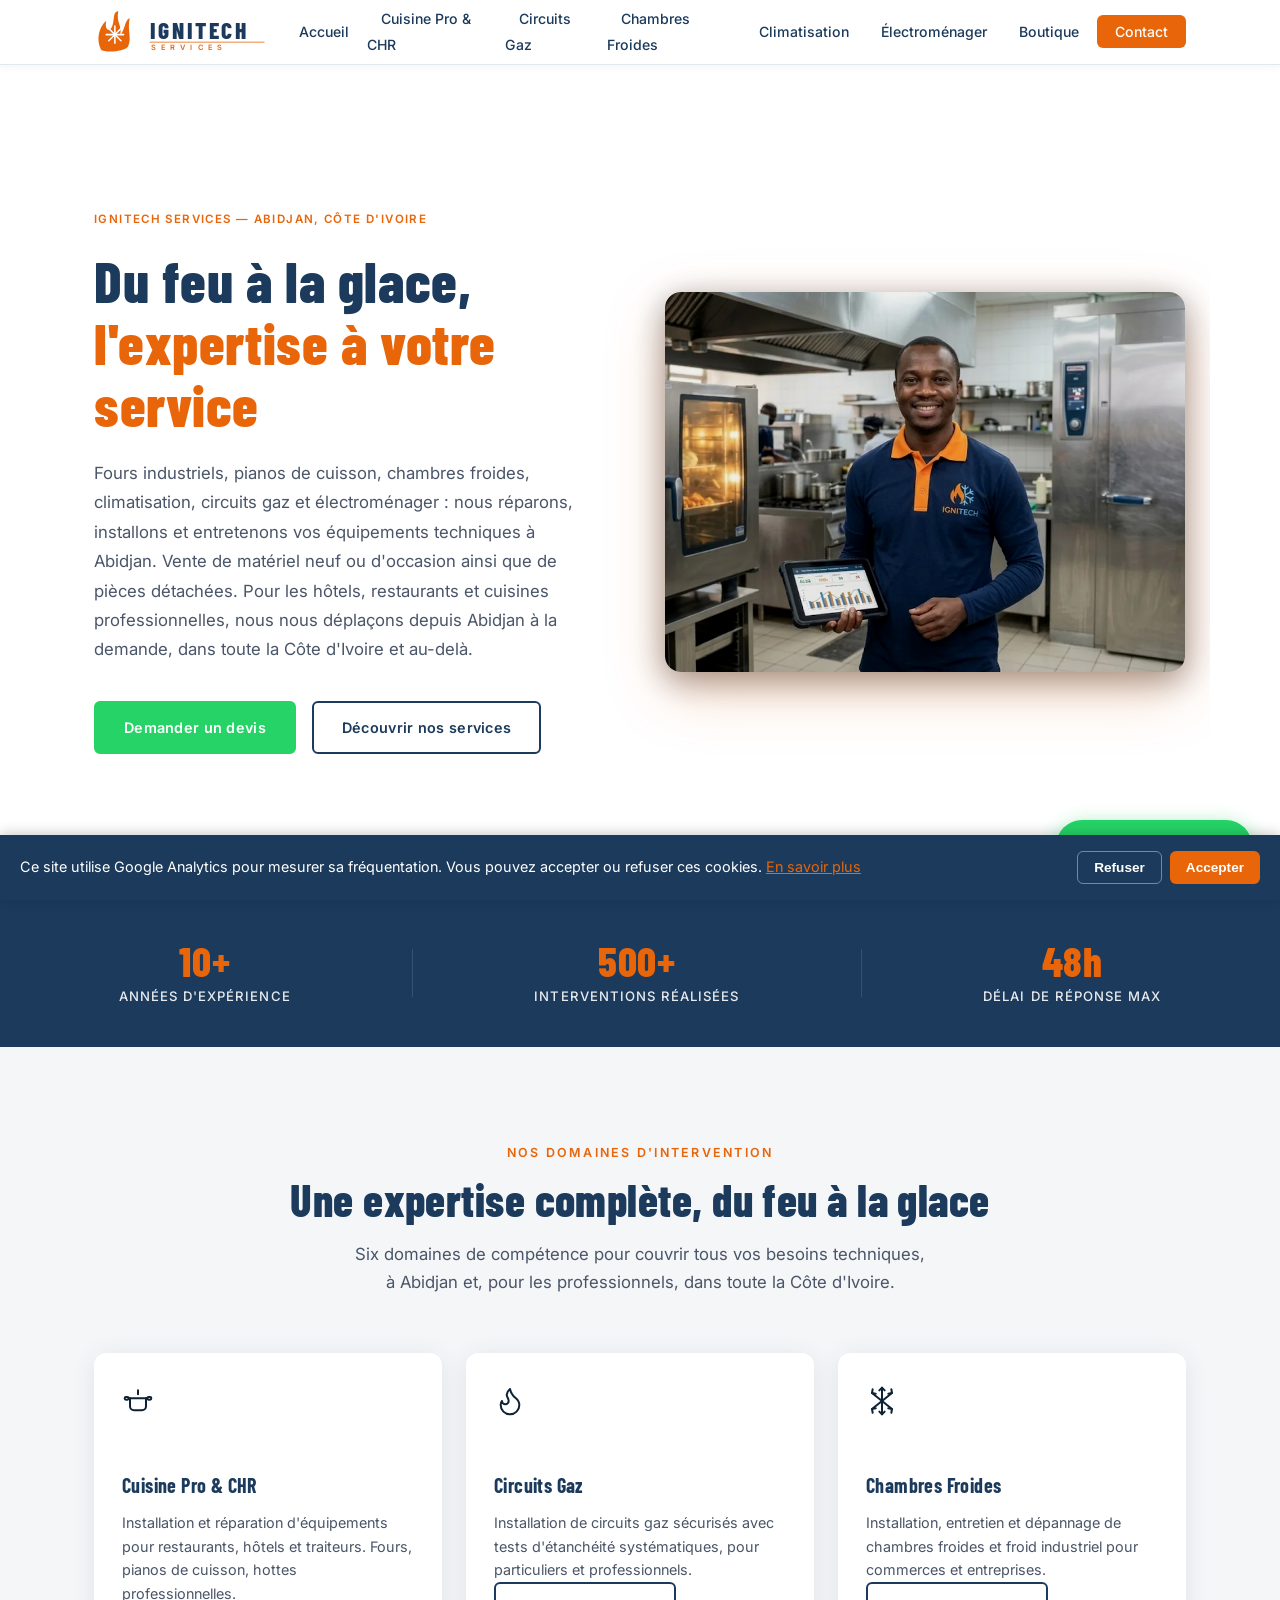
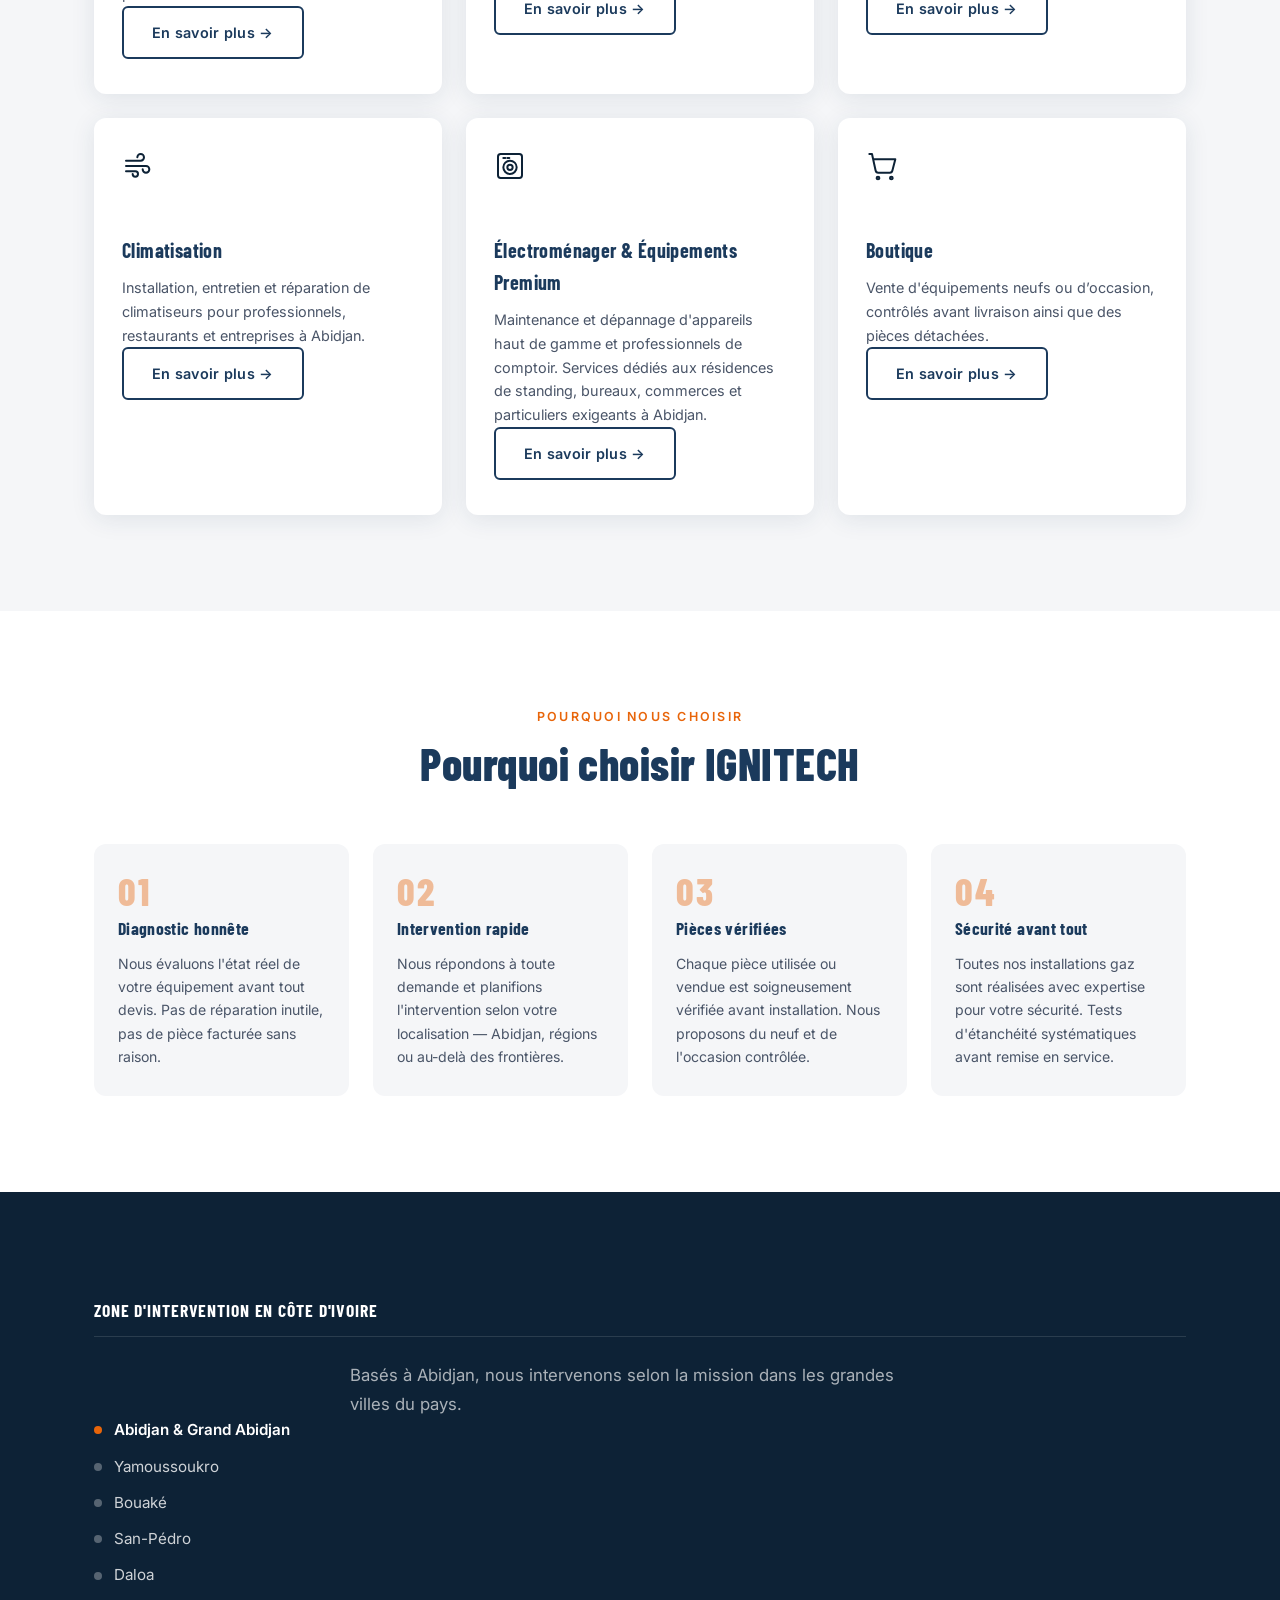
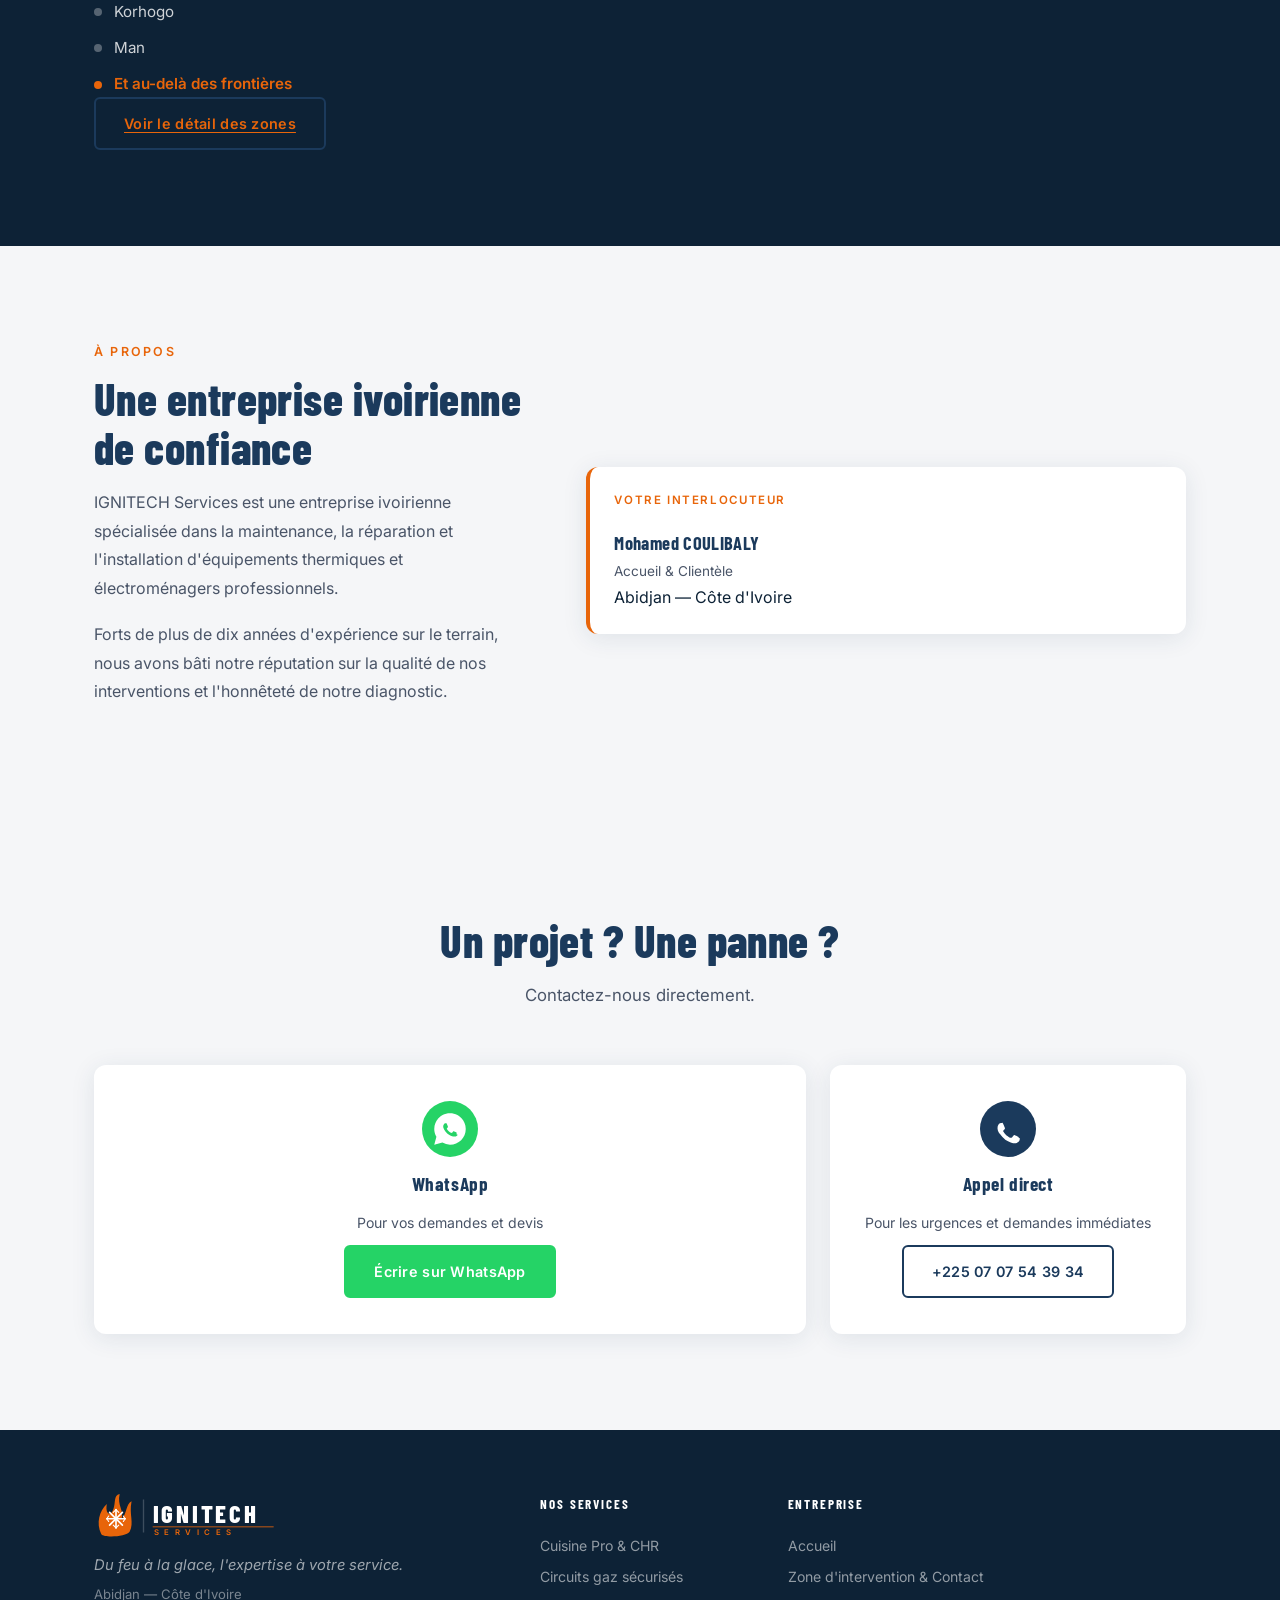
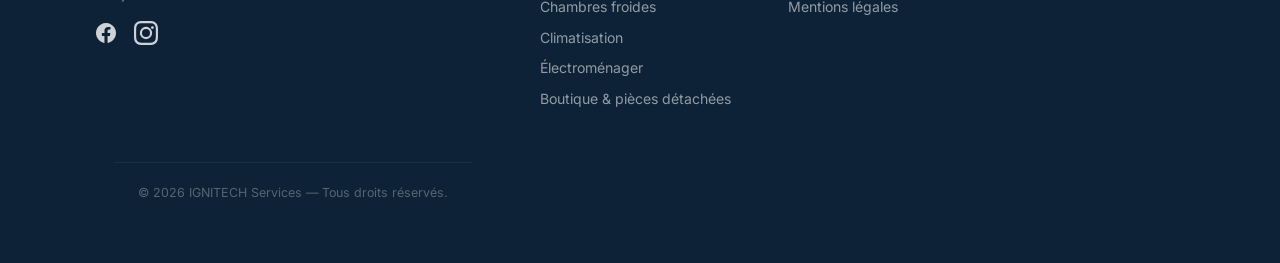
==== commit 47307568: "Update index.html" ====
--- a/index.html
+++ b/index.html
@@ -149,8 +149,7 @@
 <div class="section-header">
 <p class="section-eyebrow">NOS DOMAINES D'INTERVENTION</p>
 <h2 class="section-title">Une expertise complète, du feu à la glace</h2>
-<p class="section-subtitle">Six domaines de compétence pour couvrir tous vos besoins techniques, à Abidjan et partout en Côte d'Ivoire.</p>
-</div>
+<p class="section-subtitle">Six domaines de compétence pour couvrir tous vos besoins techniques, à Abidjan et, pour les professionnels, dans toute la Côte d'Ivoire.</p></div>
 <div class="services-grid">
 
 <article class="service-card">
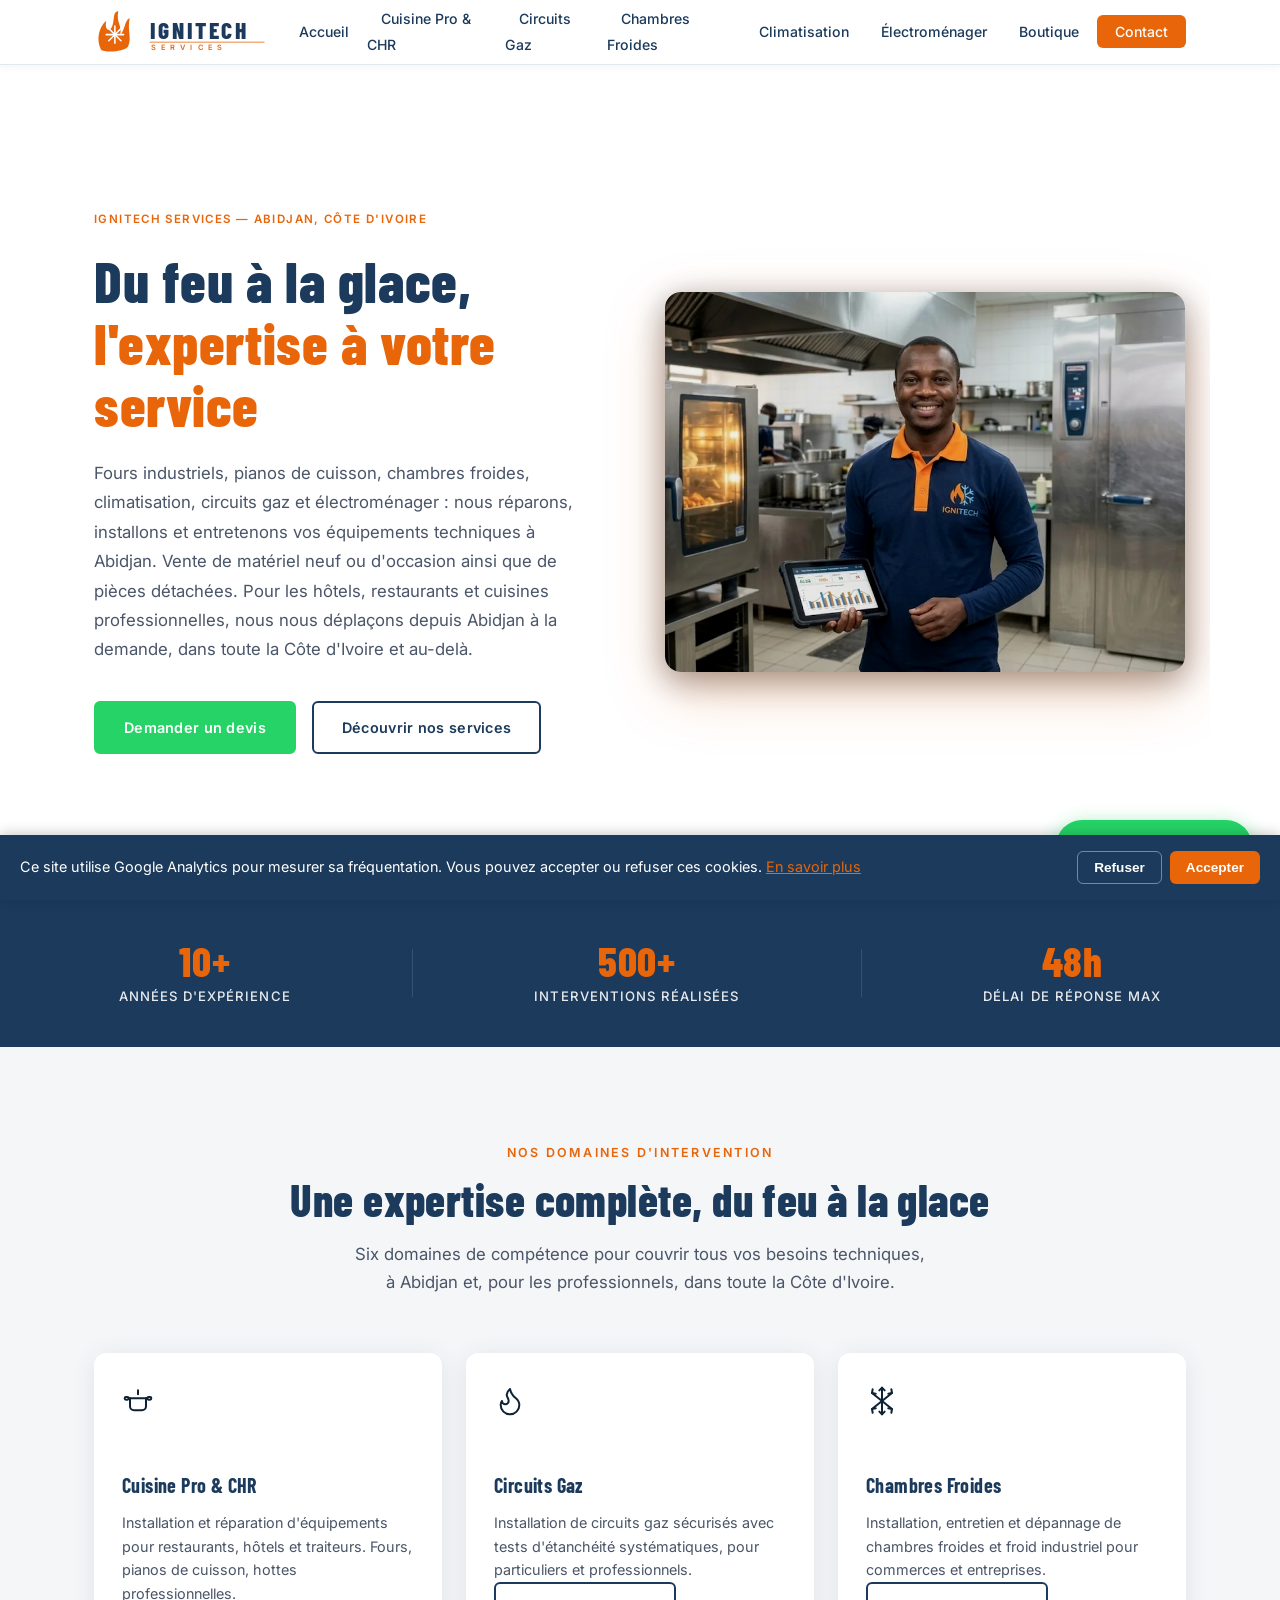
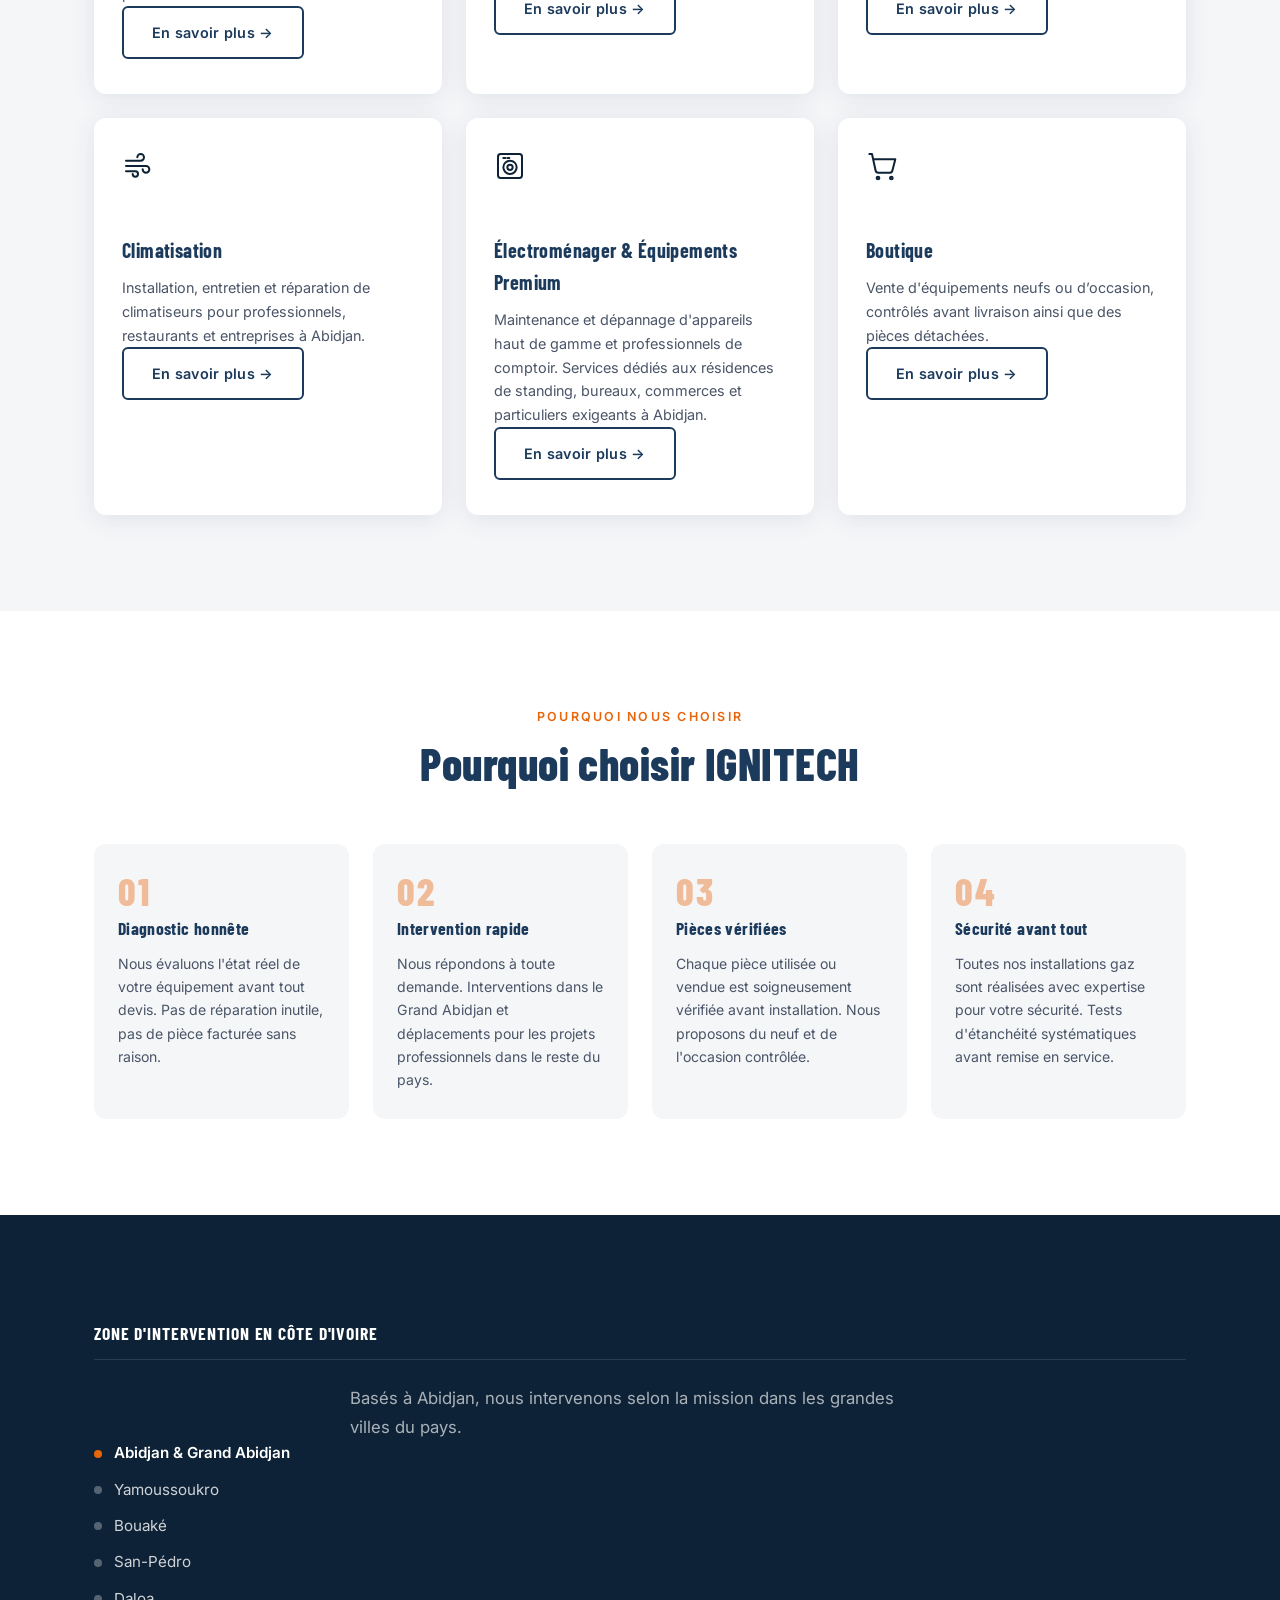
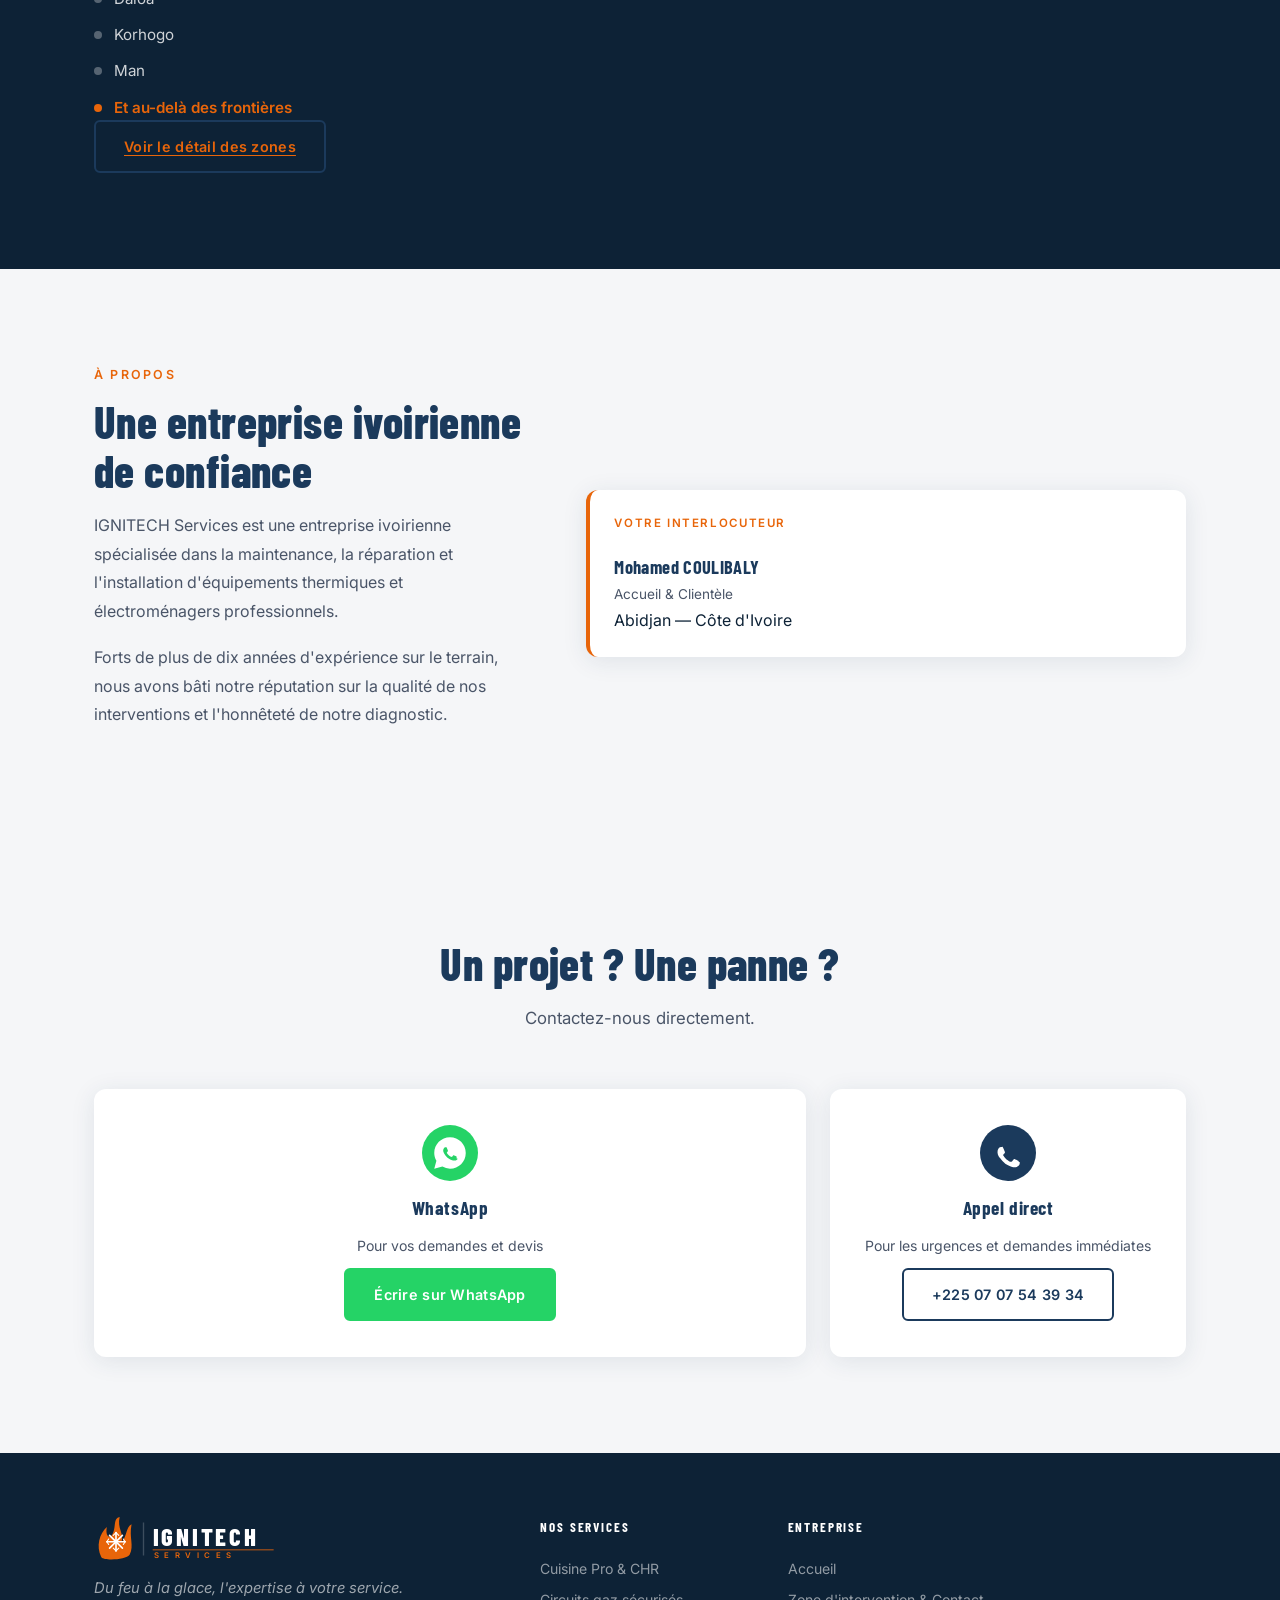
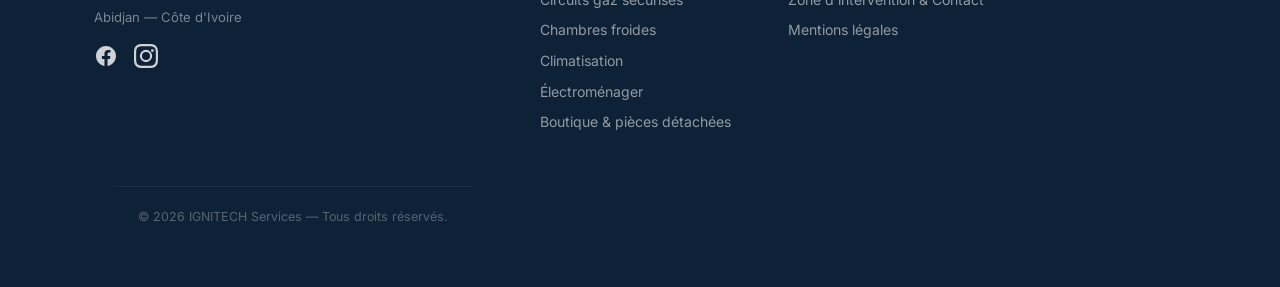
==== commit cb966809: "Update index.html" ====
--- a/index.html
+++ b/index.html
@@ -258,7 +258,7 @@
 <div class="pourquoi-card">
 <span class="pourquoi-number">02</span>
 <h3 class="pourquoi-title">Intervention rapide</h3>
-<p class="pourquoi-desc">Nous répondons à toute demande et planifions l'intervention selon votre localisation — Abidjan, régions ou au-delà des frontières.</p>
+<p class="pourquoi-desc">Nous répondons à toute demande. Interventions dans le Grand Abidjan et déplacements pour les projets professionnels dans le reste du pays.</p>
 </div>
 
 <div class="pourquoi-card">
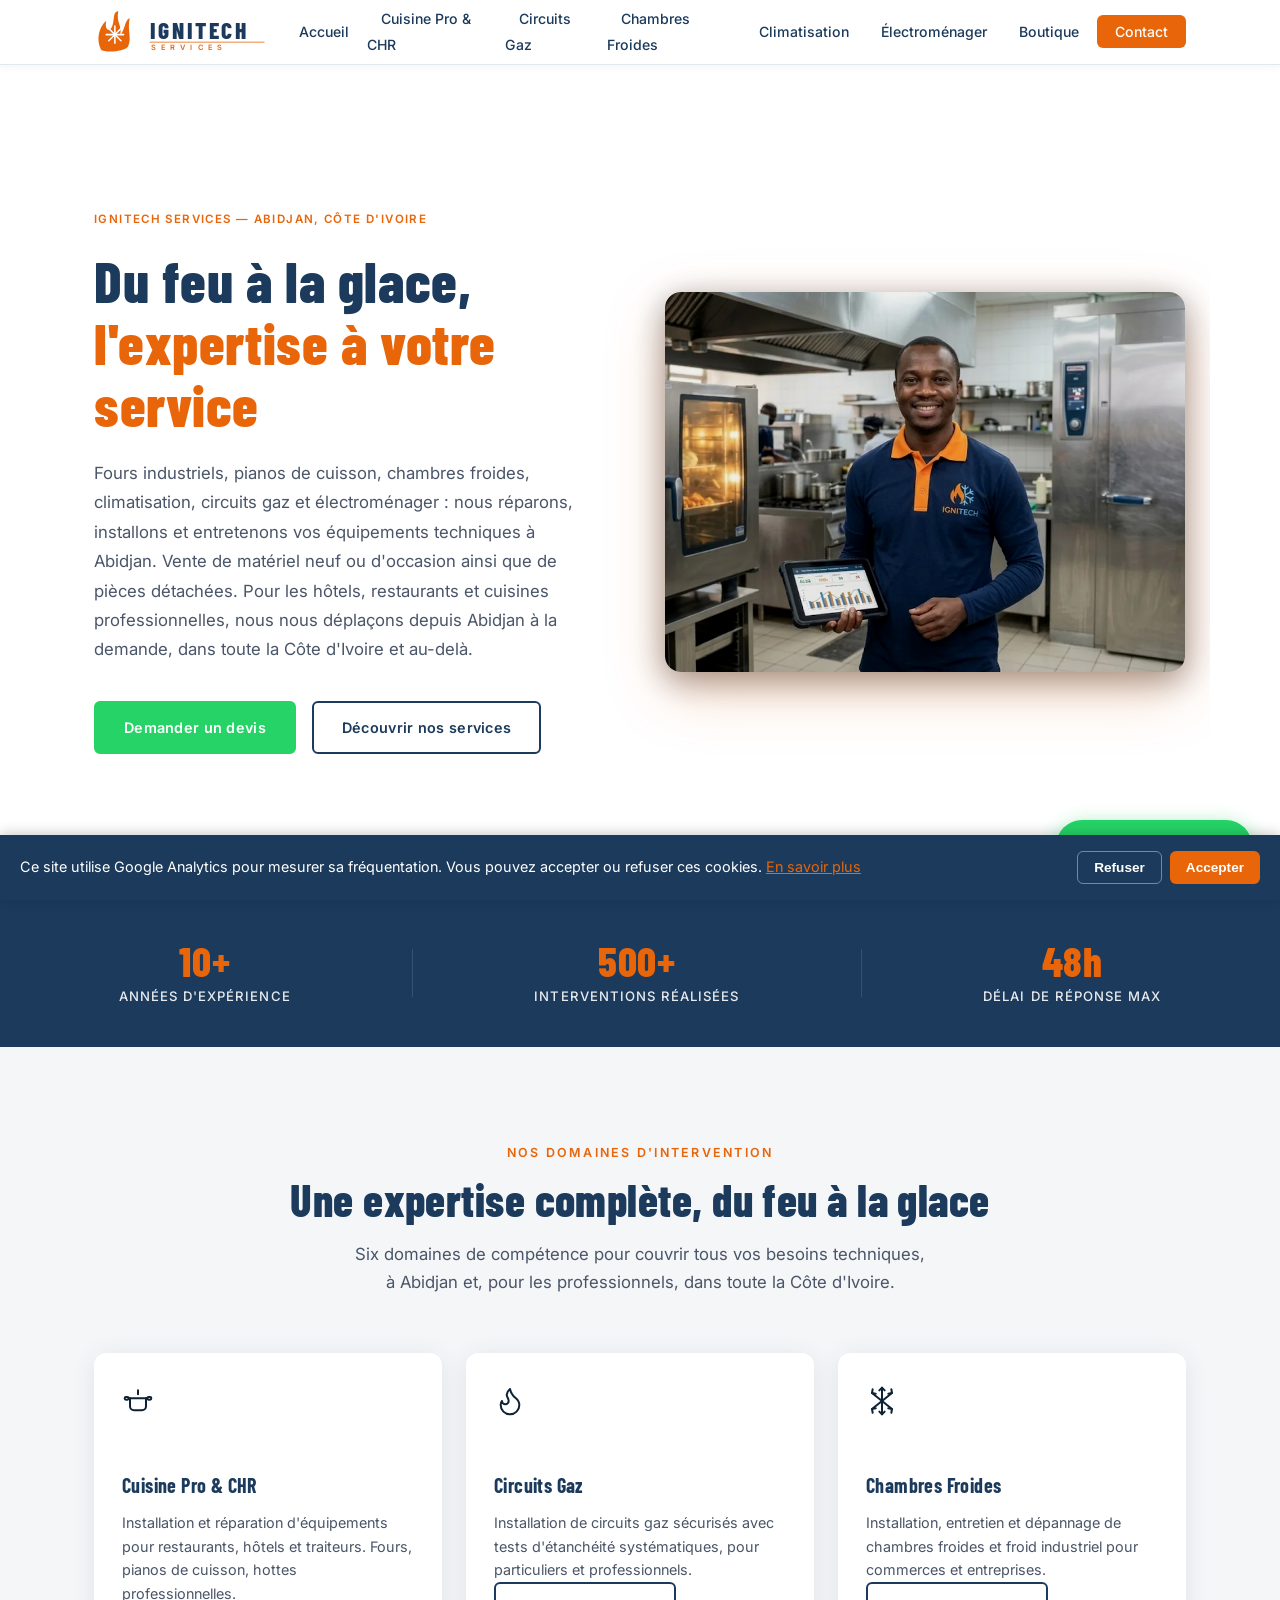
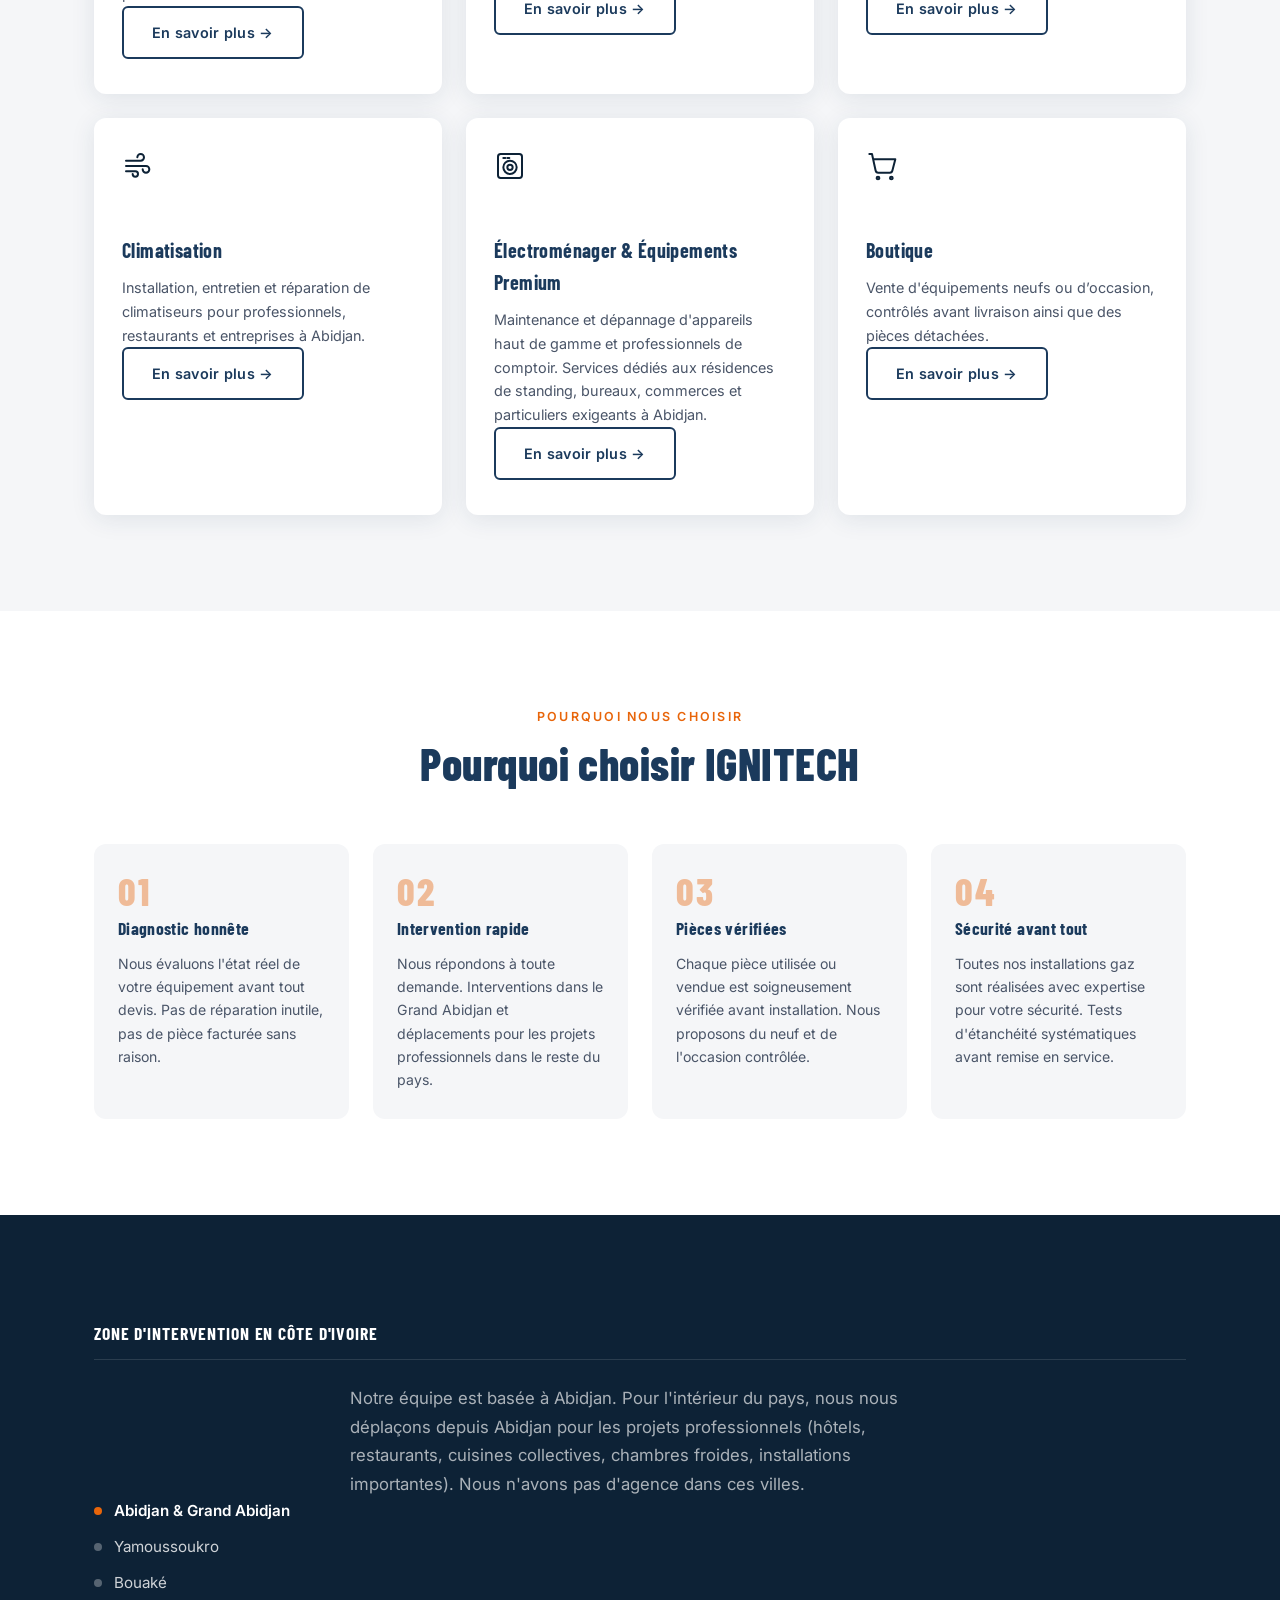
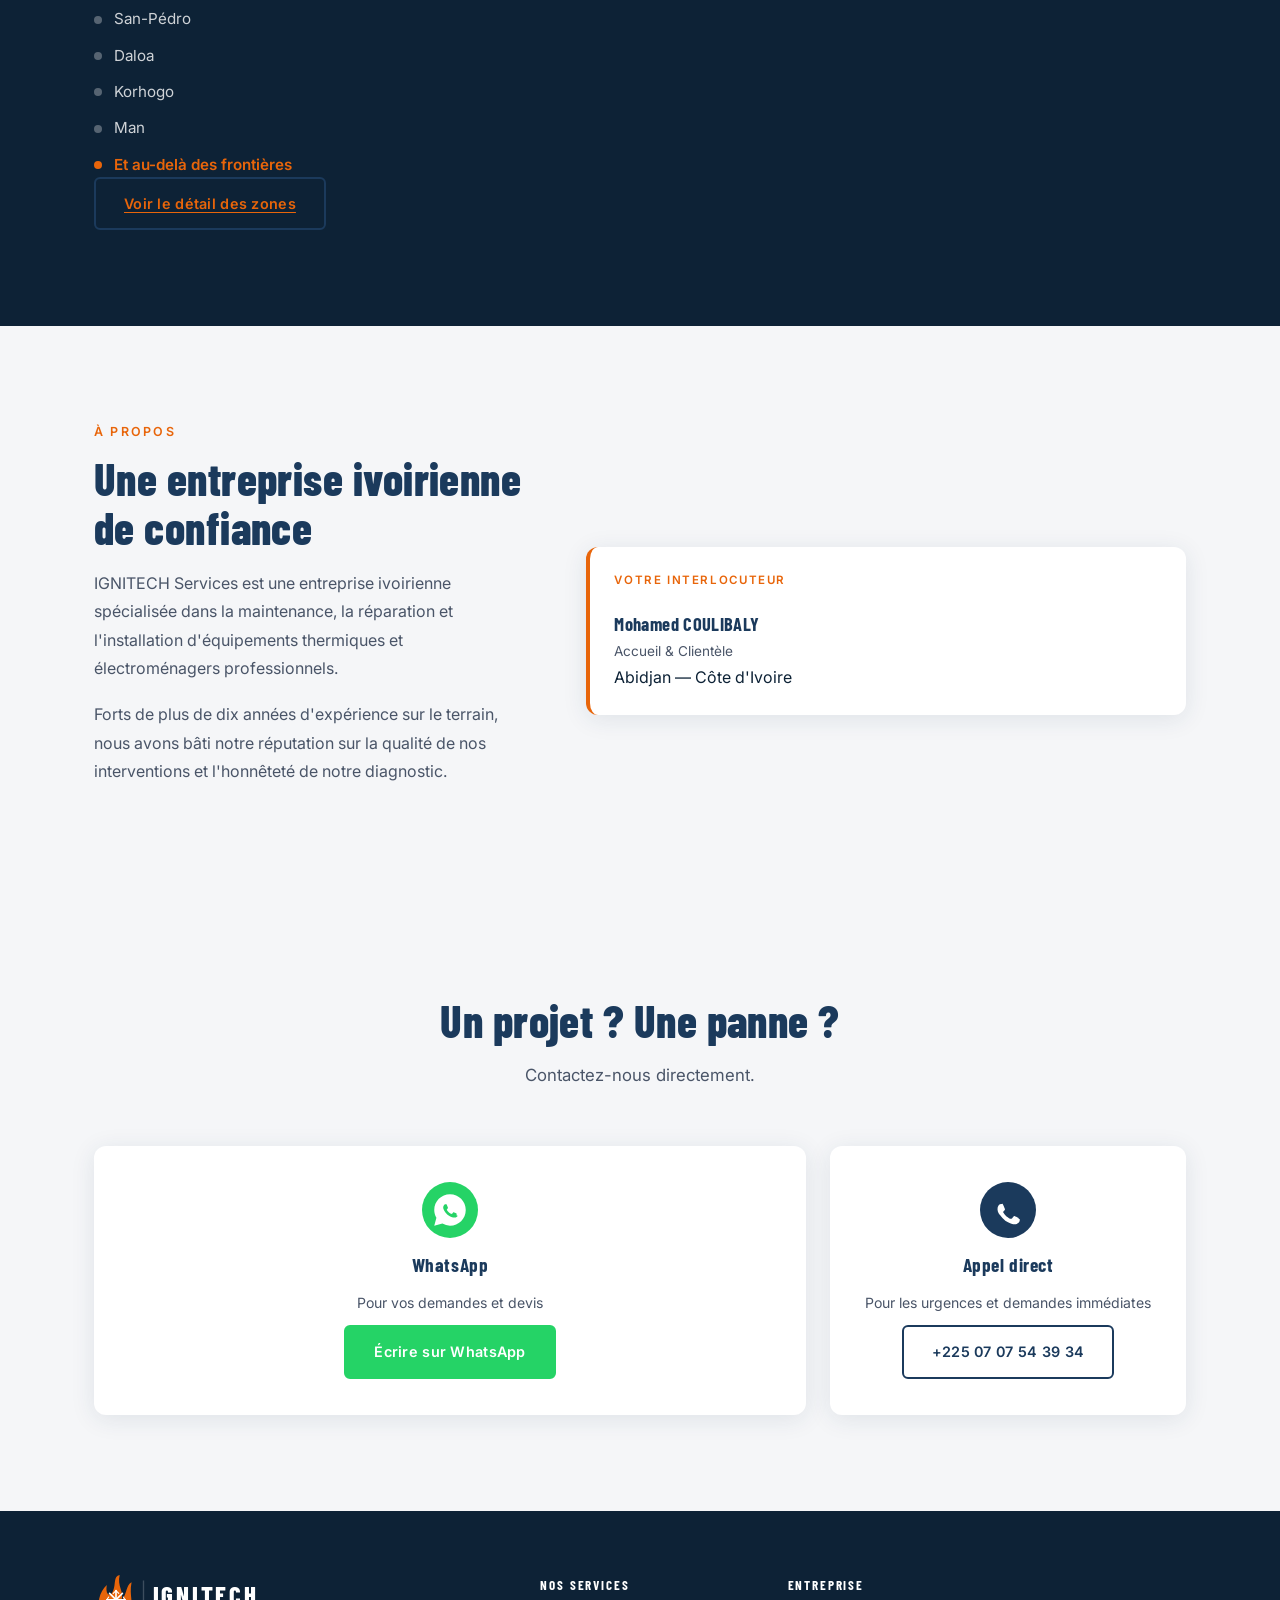
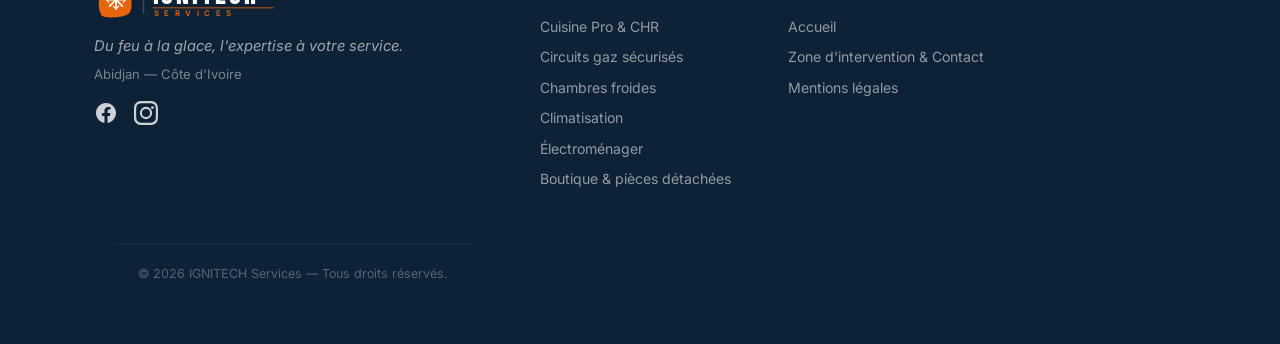
==== commit 912fa5e8: "Update index.html" ====
--- a/index.html
+++ b/index.html
@@ -281,7 +281,7 @@
 <div class="section-container">
 <div class="intervention-zones">
 <h2 class="intervention-zones-title">Zone d'intervention en Côte d'Ivoire</h2>
-<p class="section-subtitle">Basés à Abidjan, nous intervenons selon la mission dans les grandes villes du pays.</p>
+<p class="section-subtitle">Notre équipe est basée à Abidjan. Pour l'intérieur du pays, nous nous déplaçons depuis Abidjan pour les projets professionnels (hôtels, restaurants, cuisines collectives, chambres froides, installations importantes). Nous n'avons pas d'agence dans ces villes.</p>
 <div class="zones-grid">
 <div class="zone-item zone-item--primary">
 <span class="zone-dot"></span> Abidjan & Grand Abidjan
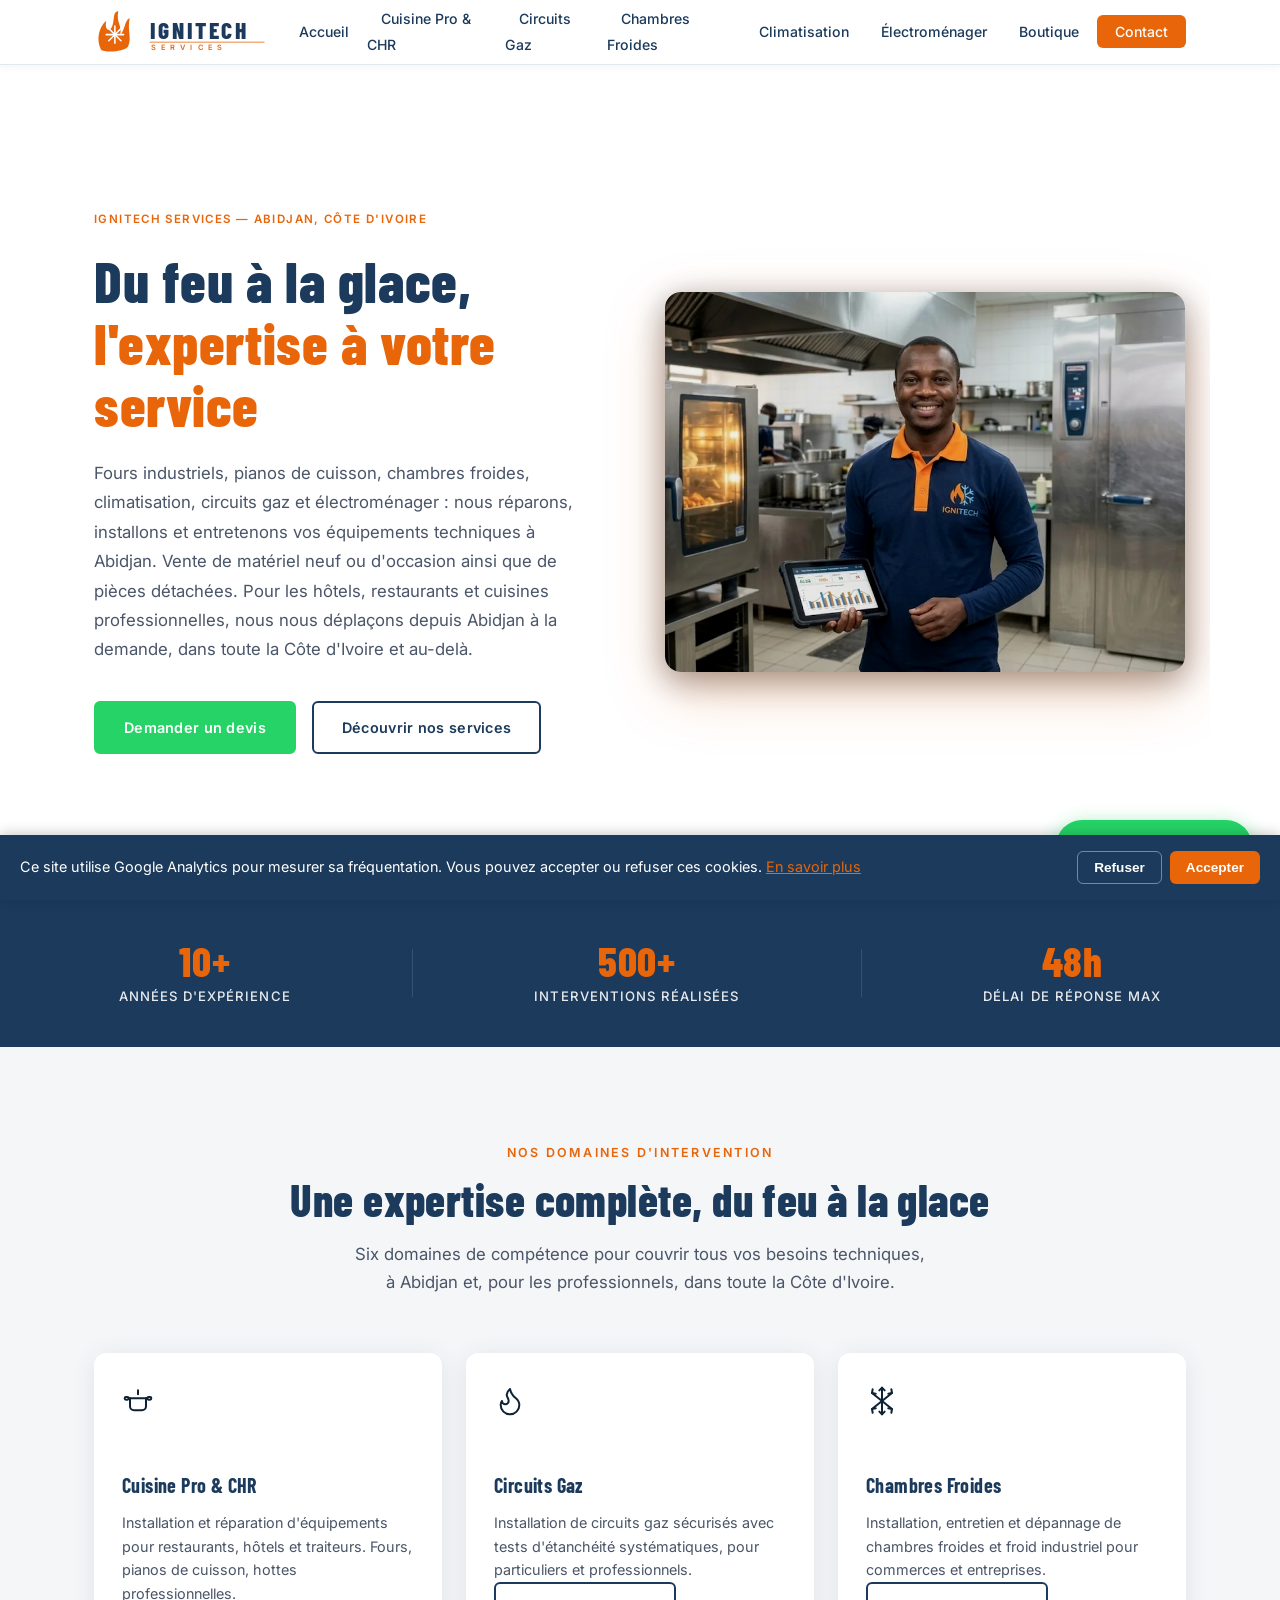
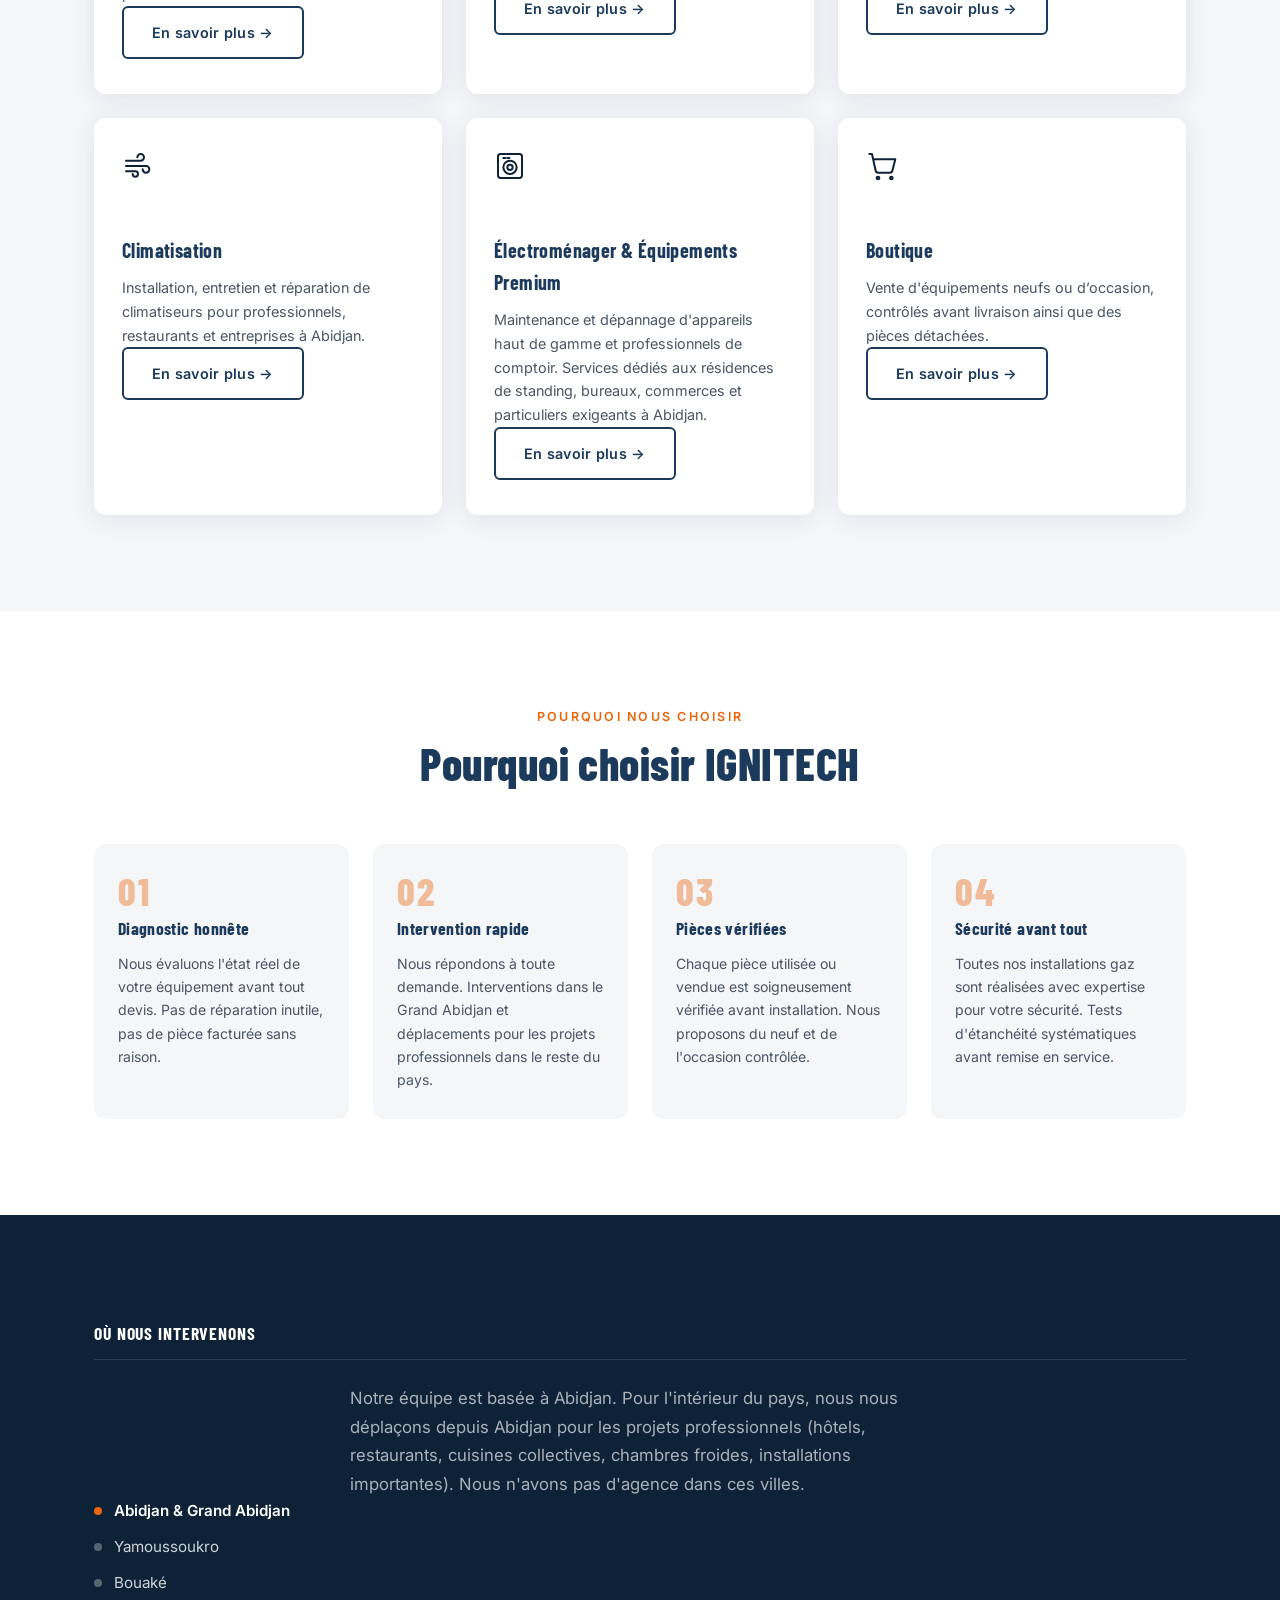
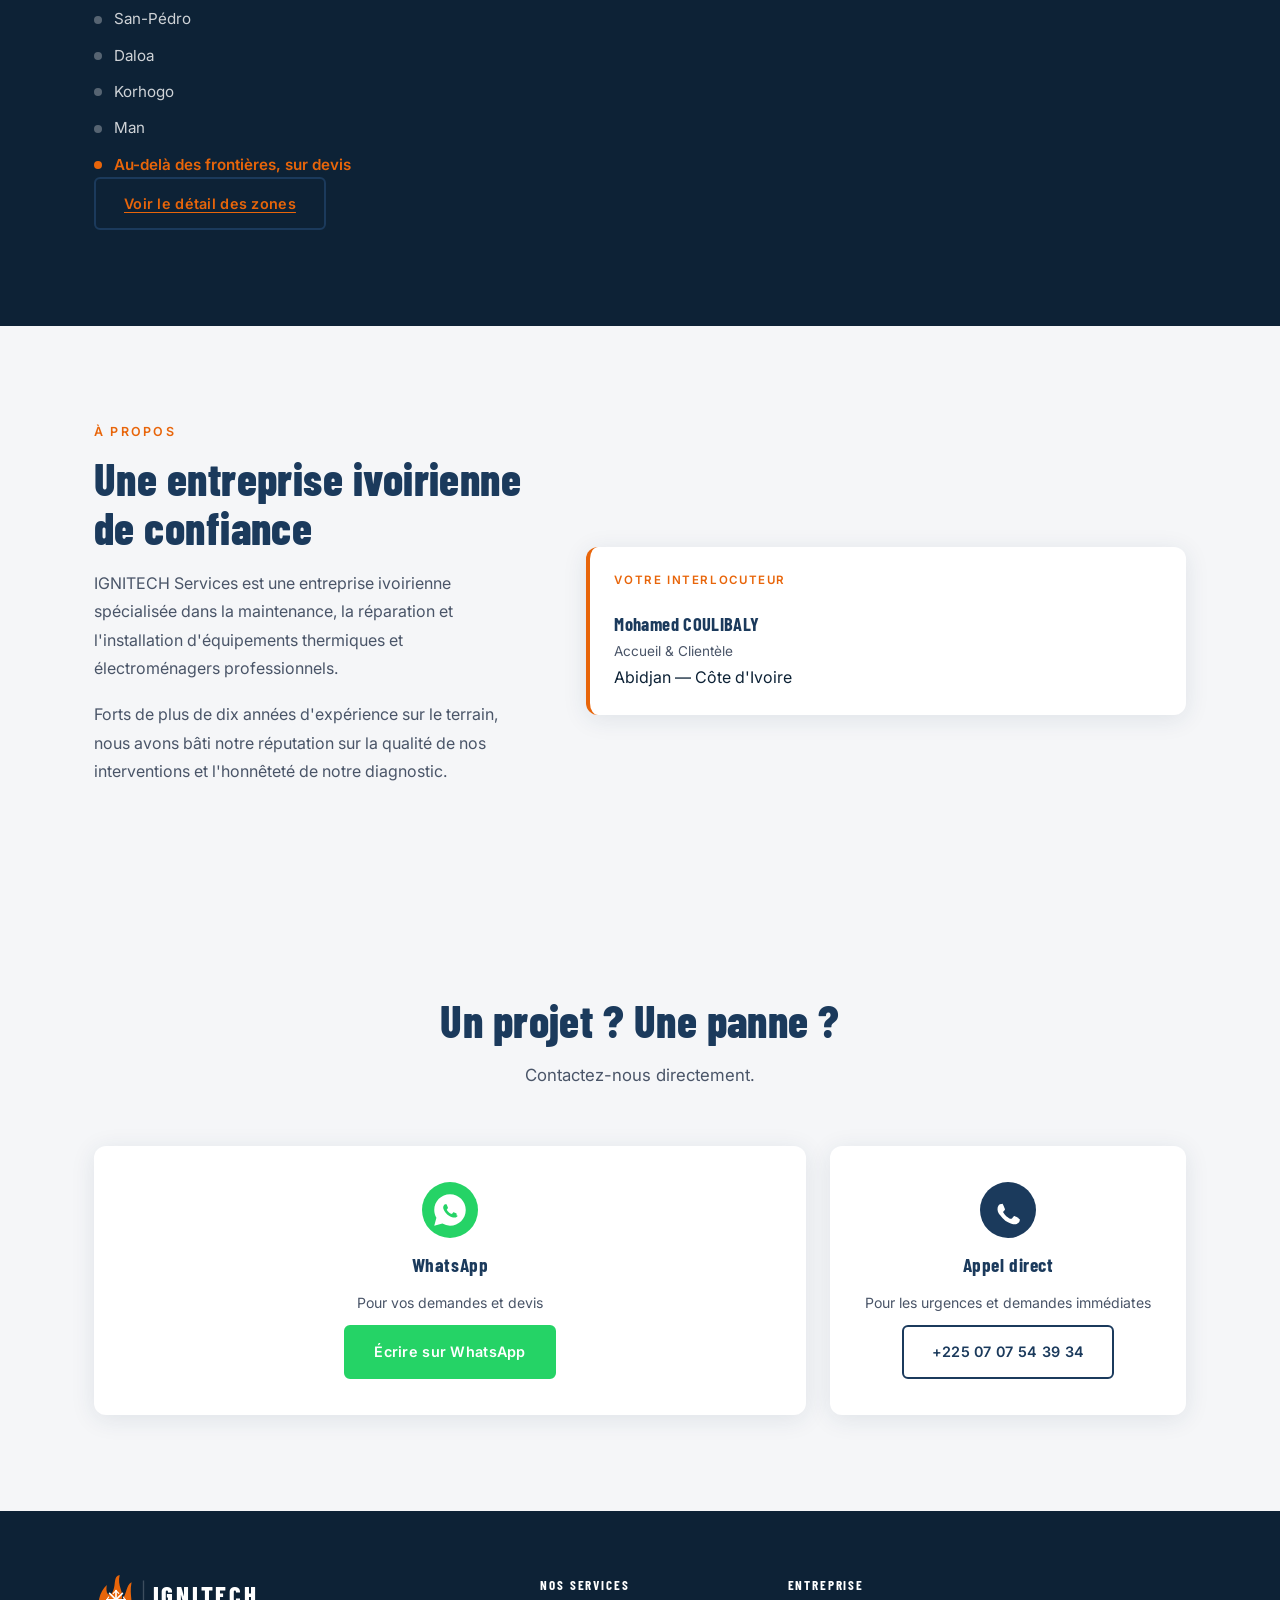
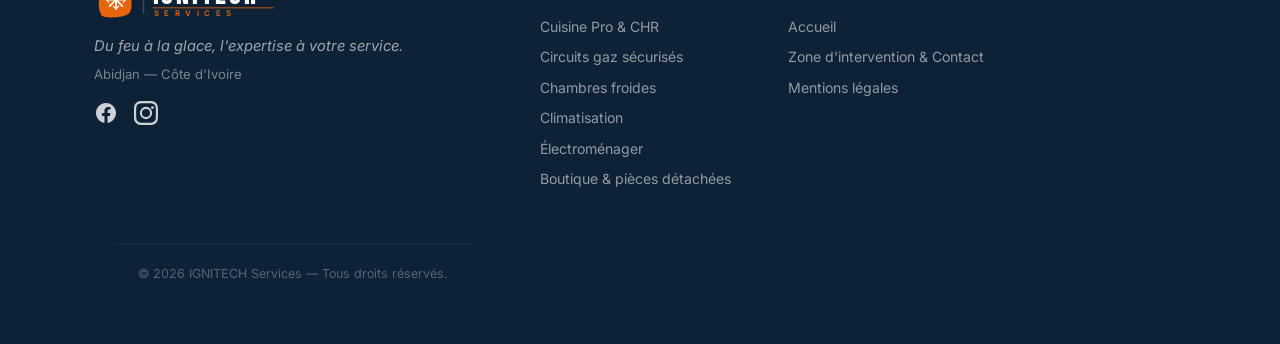
==== commit 32f1bbda: "Update index.html" ====
--- a/index.html
+++ b/index.html
@@ -4,7 +4,7 @@
 <meta charset="UTF-8">
 <meta name="viewport" content="width=device-width, initial-scale=1.0">
 <title>IGNITECH Services — Réparation & Installation d'Équipements Abidjan</title>
-<meta name="description" content="IGNITECH Services intervient à Abidjan et en Côte d'Ivoire : chambres froides, cuisine pro, circuits gaz, climatisation, électroménager. Vente neuf et occasion.">
+<meta name="description" content="IGNITECH Services, basé à Abidjan : chambres froides, cuisine pro, circuits gaz, climatisation, électroménager. Déplacements en Côte d'Ivoire pour les projets professionnels. Vente neuf et occasion.">
 <meta name="robots" content="index, follow">
 <link rel="canonical" href="https://ignitechservices.com/">
 
@@ -30,7 +30,7 @@
   "@context": "https://schema.org",
   "@type": "LocalBusiness",
   "name": "IGNITECH Services",
-  "description": "Spécialiste en réparation de fours industriels, chambres froides et électroménagers. Installation de circuits gaz, hottes et climatisation. Vente d’équipements complets neufs et occasion ainsi que  de pièces détachées. Intervention partout en Côte d'Ivoire et au-delà. Basé à Abidjan Treichville.",
+    "description": "Spécialiste en réparation de fours industriels, chambres froides et électroménagers. Installation de circuits gaz, hottes et climatisation. Vente d’équipements complets neufs et occasion ainsi que de pièces détachées. Basé à Abidjan Treichville, avec déplacements en Côte d'Ivoire pour les projets professionnels (hôtels, restaurants, cuisines collectives).",
   "telephone": "+2250767010286",
   "address": {"@type": "PostalAddress", "addressLocality": "Abidjan", "addressCountry": "CI"},
   "geo": {"@type": "GeoCoordinates", "latitude": "5.2985", "longitude": "-4.0087"},
@@ -280,7 +280,7 @@
 <section class="intervention">
 <div class="section-container">
 <div class="intervention-zones">
-<h2 class="intervention-zones-title">Zone d'intervention en Côte d'Ivoire</h2>
+<h2 class="intervention-zones-title">Où nous intervenons</h2>
 <p class="section-subtitle">Notre équipe est basée à Abidjan. Pour l'intérieur du pays, nous nous déplaçons depuis Abidjan pour les projets professionnels (hôtels, restaurants, cuisines collectives, chambres froides, installations importantes). Nous n'avons pas d'agence dans ces villes.</p>
 <div class="zones-grid">
 <div class="zone-item zone-item--primary">
@@ -292,7 +292,7 @@
 <div class="zone-item"><span class="zone-dot"></span> Daloa</div>
 <div class="zone-item"><span class="zone-dot"></span> Korhogo</div>
 <div class="zone-item"><span class="zone-dot"></span> Man</div>
-<div class="zone-item zone-item--beyond"><span class="zone-dot zone-dot--beyond"></span> Et au-delà des frontières</div>
+<div class="zone-item zone-item--beyond"><span class="zone-dot zone-dot--beyond"></span> Au-delà des frontières, sur devis</div>
 </div>
 <a href="zone-intervention-contact.html" class="btn btn--secondary">Voir le détail des zones</a>
 </div>
